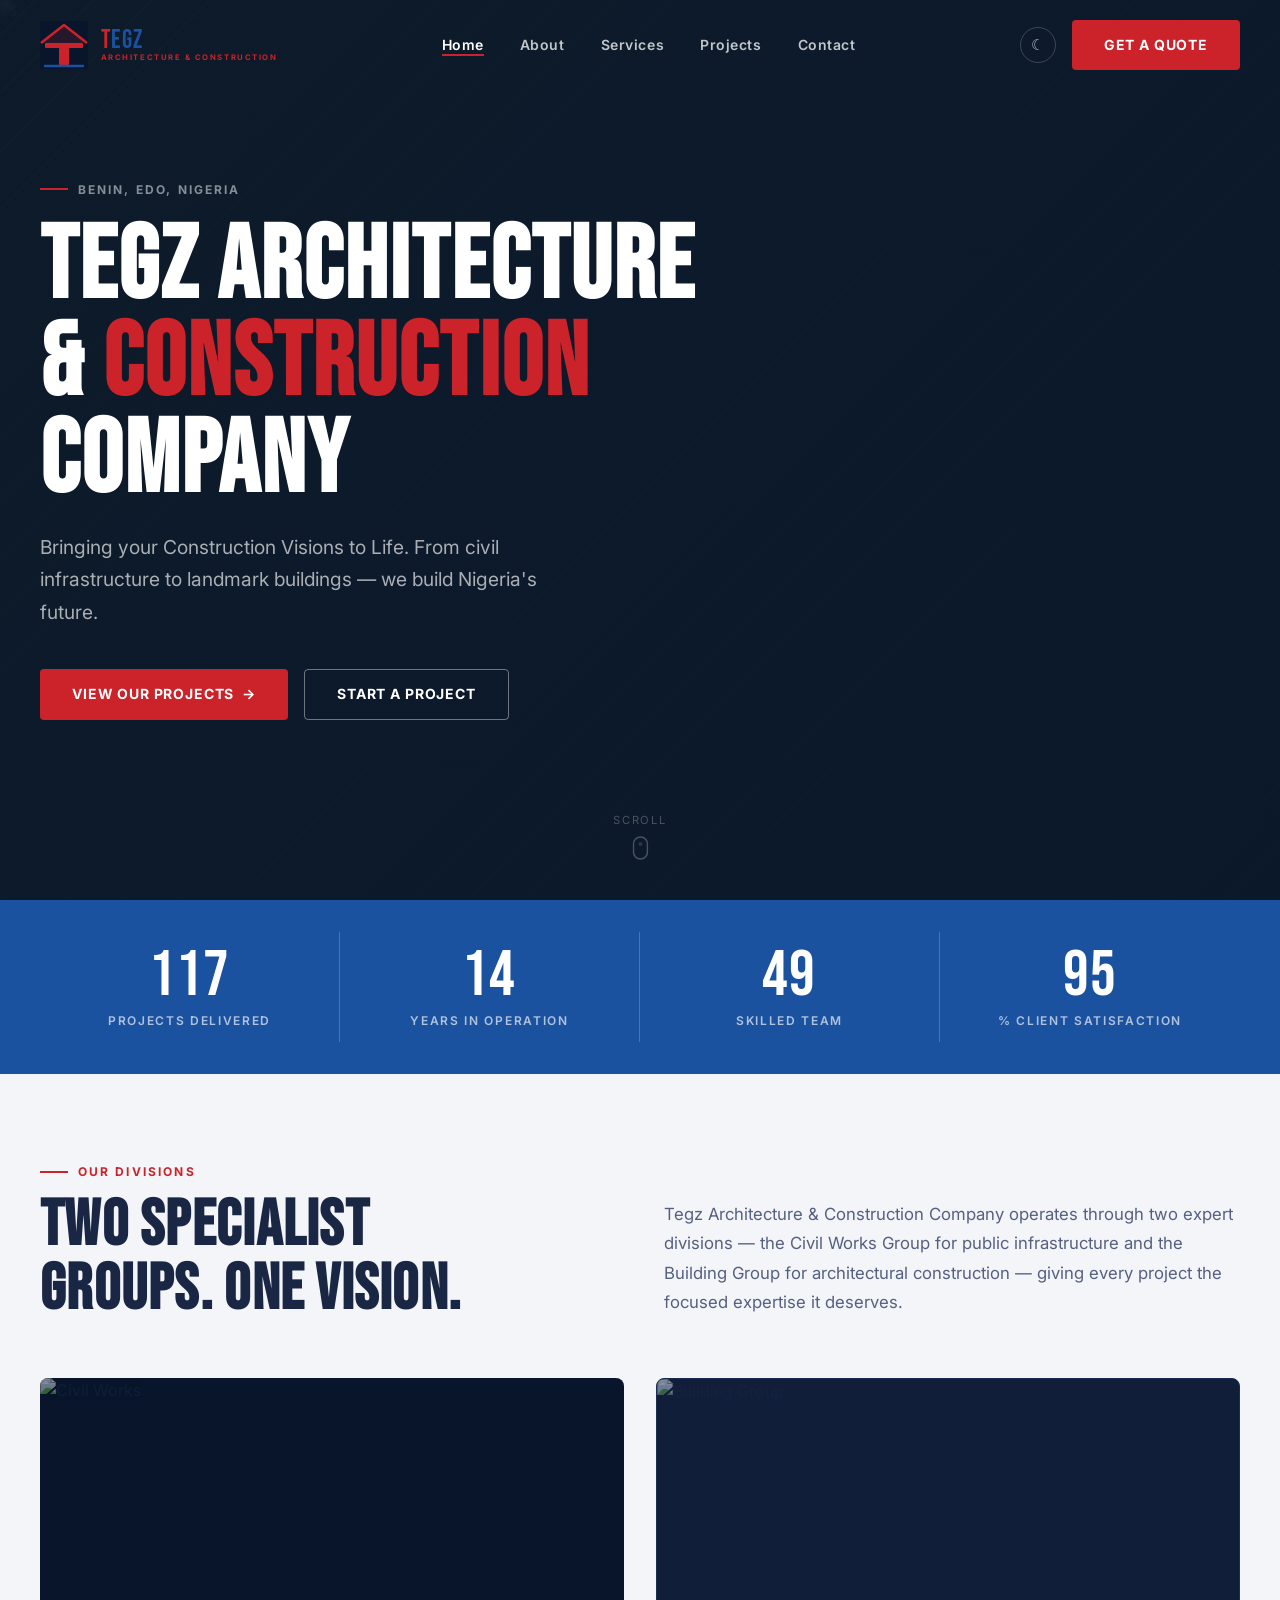
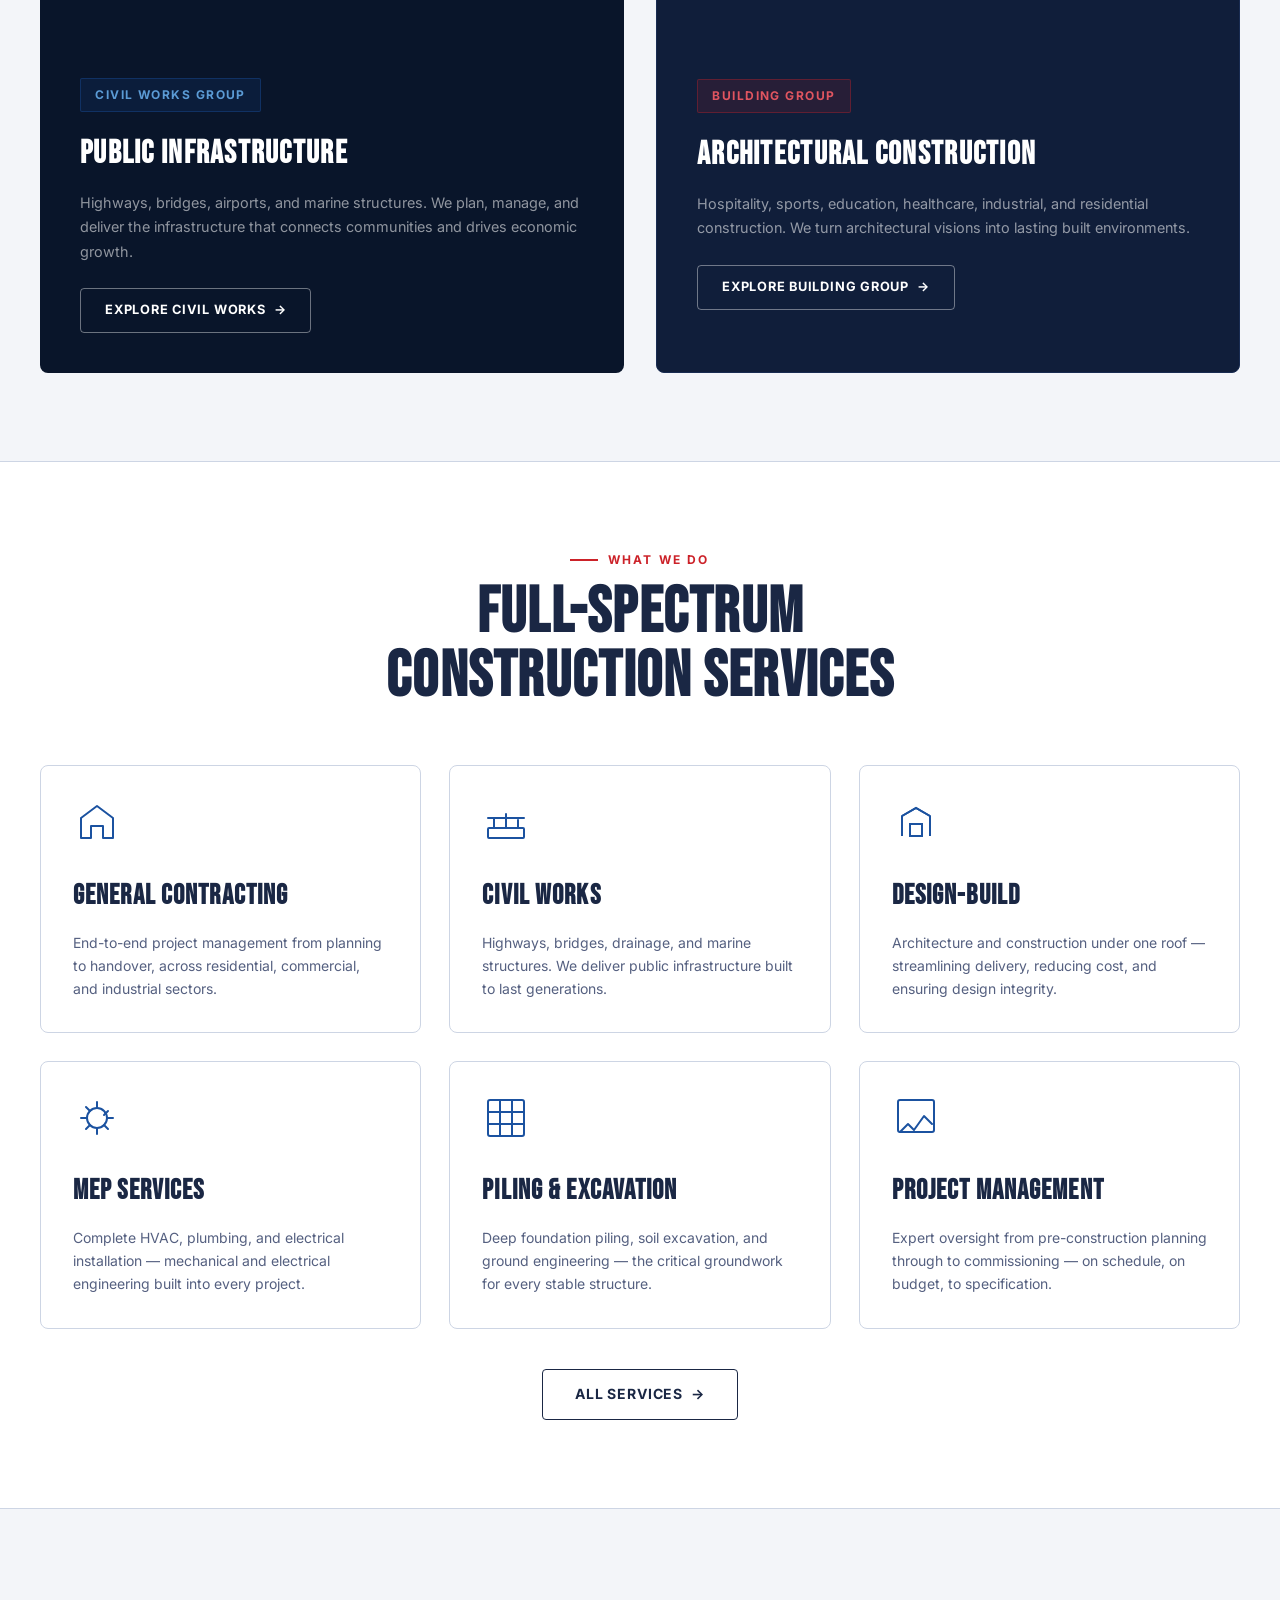
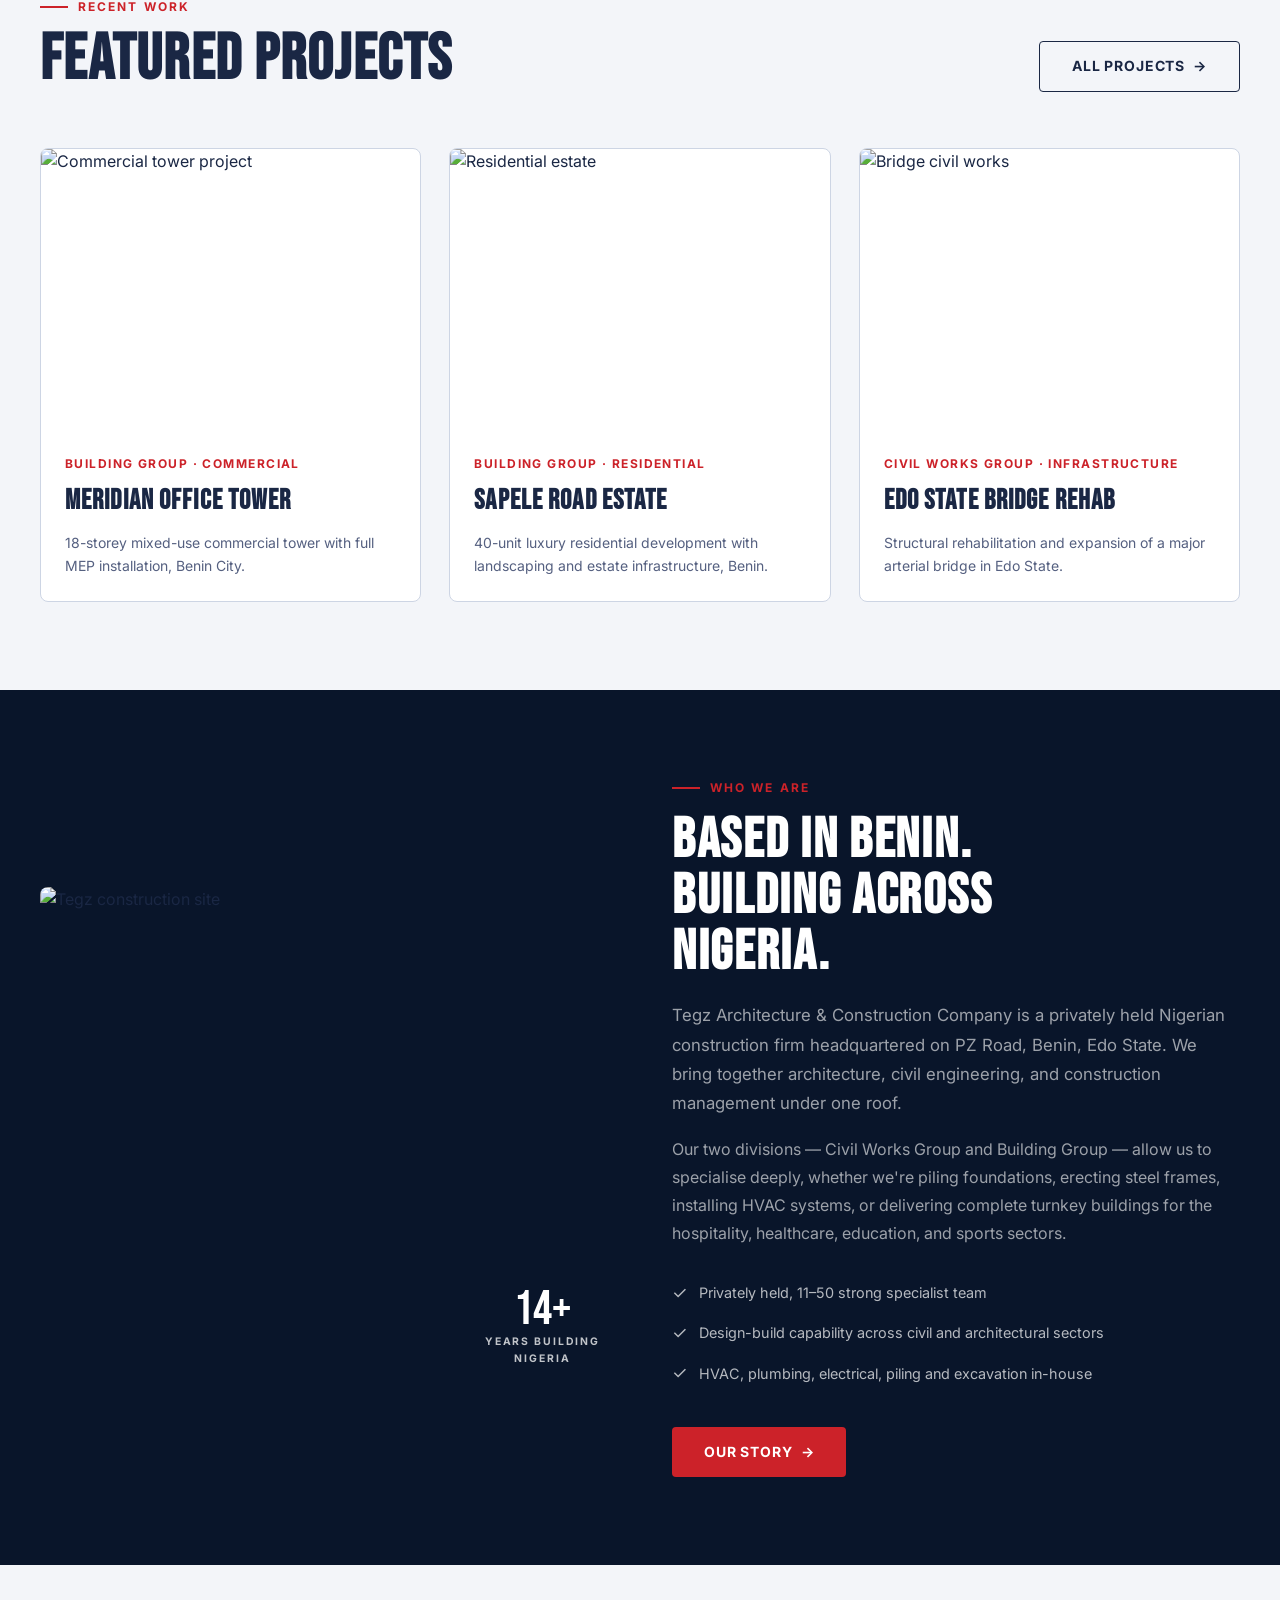
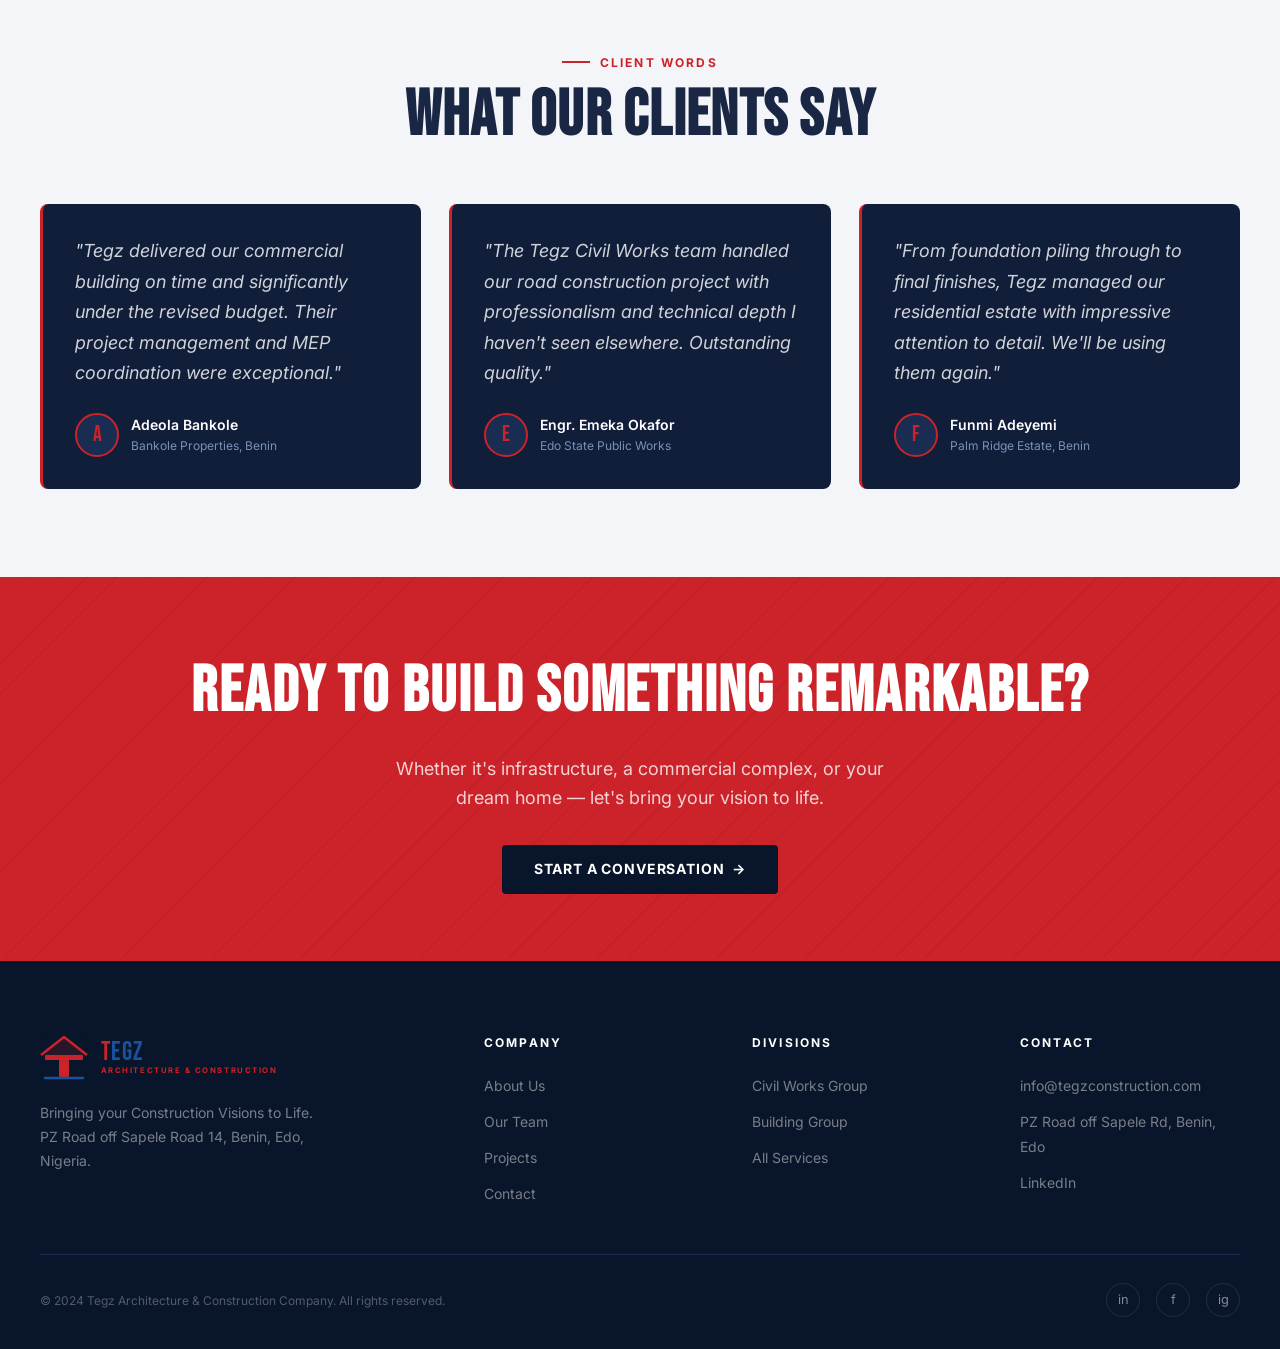
==== index.html @ cbee52a7 "new commit" ====
﻿<!DOCTYPE html>
<html lang="en">
<head>
  <meta charset="UTF-8">
  <meta name="viewport" content="width=device-width, initial-scale=1.0">
  <title>Tegz Architecture & Construction Company | Benin, Edo, Nigeria</title>
  <meta name="description" content="Tegz Architecture & Construction Company — Bringing your Construction Visions to Life. Expert civil works and building construction across Nigeria.">
  <link rel="stylesheet" href="css/styles.css?v=20260804141049">
</head>
<body>

<!-- NAVIGATION -->
<nav class="nav" id="mainNav">
  <div class="container">
    <div class="nav__inner">
      <a href="index.html" class="nav__logo">
        <svg class="nav__logo-mark" viewBox="0 0 48 48" fill="none" xmlns="http://www.w3.org/2000/svg"><rect width="48" height="48" fill="#09152A" rx="3"/><polygon points="24,4 47,22 1,22" fill="#CC2229" opacity="0.15"/><polyline points="1,22 24,4 47,22" stroke="#CC2229" stroke-width="2.5" stroke-linejoin="round"/><rect x="5" y="22" width="38" height="5" fill="#CC2229" rx="1"/><rect x="19" y="27" width="10" height="17" fill="#CC2229" rx="1"/><line x1="5" y1="45" x2="43" y2="45" stroke="#1B52A0" stroke-width="2.5" stroke-linecap="round"/></svg>
        <div class="nav__logo-text">
          <span class="name"><span style="color:#CC2229">T</span><span style="color:#1B52A0">EGZ</span></span>
          <span class="tagline">Architecture &amp; Construction</span>
        </div>
      </a>
      <ul class="nav__links">
        <li><a href="index.html" class="active">Home</a></li>
        <li><a href="about.html">About</a></li>
        <li><a href="services.html">Services</a></li>
        <li><a href="projects.html">Projects</a></li>
        <li><a href="contact.html">Contact</a></li>
      </ul>
      <div class="nav__cta">
        <button class="nav__theme-toggle" id="themeToggle" aria-label="Toggle theme">&#9728;</button>
        <a href="contact.html" class="btn btn--primary">Get a Quote</a>
      </div>
      <button class="nav__hamburger" id="hamburger" aria-label="Menu">
        <span></span><span></span><span></span>
      </button>
    </div>
    <div class="nav__mobile" id="mobileMenu">
      <a href="index.html">Home</a>
      <a href="about.html">About</a>
      <a href="services.html">Services</a>
      <a href="projects.html">Projects</a>
      <a href="contact.html">Contact</a>
      <a href="contact.html" class="btn btn--primary" style="width:fit-content;margin-top:0.5rem;">Get a Quote</a>
    </div>
  </div>
</nav>

<!-- HERO -->
<section class="hero" style="position:relative;height:100vh;min-height:600px;display:flex;align-items:center;background:#09152A;overflow:hidden;">
  <div style="position:absolute;inset:0;z-index:0;">
    <img src="https://images.unsplash.com/photo-1504307651254-35680f356dfd?auto=format&fit=crop&w=1400&q=80"
         alt="Tegz construction project"
         style="width:100%;height:100%;object-fit:cover;opacity:0.28;">
    <div style="position:absolute;inset:0;background:linear-gradient(135deg,rgba(13,27,42,0.92) 0%,rgba(13,27,42,0.6) 100%);"></div>
    <div style="position:absolute;inset:0;background:repeating-linear-gradient(-45deg,transparent,transparent 40px,rgba(255,255,255,0.012) 40px,rgba(255,255,255,0.012) 41px);"></div>
  </div>
  <div class="container" style="position:relative;z-index:1;">
    <div style="max-width:720px;">
      <div class="section-eyebrow fade-up fade-up--d1" style="color:rgba(255,255,255,0.5);margin-bottom:1.25rem;">
        Benin, Edo, Nigeria
      </div>
      <h1 class="fade-up fade-up--d2" style="font-family:'Bebas Neue',sans-serif;font-size:clamp(3.5rem,8vw,6.5rem);color:#fff;line-height:0.95;letter-spacing:0.02em;margin-bottom:1.25rem;">
        Tegz Architecture<br>&amp; <span style="color:#CC2229;">Construction</span><br>Company
      </h1>
      <p class="fade-up fade-up--d3" style="font-size:1.2rem;color:rgba(255,255,255,0.65);max-width:500px;line-height:1.7;margin-bottom:2.5rem;">
        Bringing your Construction Visions to Life. From civil infrastructure to landmark buildings — we build Nigeria's future.
      </p>
      <div class="fade-up fade-up--d4" style="display:flex;gap:1rem;flex-wrap:wrap;">
        <a href="projects.html" class="btn btn--primary">View Our Projects <span class="btn-arrow">&#8594;</span></a>
        <a href="contact.html" class="btn btn--outline">Start a Project</a>
      </div>
    </div>
  </div>
  <div style="position:absolute;bottom:2.5rem;left:50%;transform:translateX(-50%);z-index:1;display:flex;flex-direction:column;align-items:center;gap:0.4rem;color:rgba(255,255,255,0.25);font-size:0.7rem;letter-spacing:0.15em;text-transform:uppercase;">
    <span>Scroll</span>
    <svg width="16" height="24" viewBox="0 0 16 24" fill="none"><rect x="1" y="1" width="14" height="22" rx="7" stroke="currentColor" stroke-width="1.5"/><circle cx="8" cy="8" r="2" fill="currentColor" opacity="0.5"/></svg>
  </div>
</section>

<!-- STATS BAR -->
<div class="stats-bar">
  <div class="container">
    <div class="stats-bar__grid">
      <div class="stats-bar__item"><div class="stats-bar__number" data-count="120">0</div><div class="stats-bar__label">Projects Delivered</div></div>
      <div class="stats-bar__item"><div class="stats-bar__number" data-count="14">0</div><div class="stats-bar__label">Years in Operation</div></div>
      <div class="stats-bar__item"><div class="stats-bar__number" data-count="50">0</div><div class="stats-bar__label">Skilled Team</div></div>
      <div class="stats-bar__item"><div class="stats-bar__number" data-count="98">0</div><div class="stats-bar__label">% Client Satisfaction</div></div>
    </div>
  </div>
</div>

<!-- DIVISIONS INTRO -->
<section class="section">
  <div class="container">
    <div class="section__header" style="display:grid;grid-template-columns:1fr 1fr;gap:3rem;align-items:end;">
      <div>
        <div class="section-eyebrow">Our Divisions</div>
        <h2 class="section-title">Two Specialist<br>Groups. One Vision.</h2>
      </div>
      <p style="color:var(--text-secondary);font-size:1.05rem;line-height:1.75;align-self:end;padding-bottom:0.25rem;">
        Tegz Architecture &amp; Construction Company operates through two expert divisions — the Civil Works Group for public infrastructure and the Building Group for architectural construction — giving every project the focused expertise it deserves.
      </p>
    </div>
    <div class="grid-2">
      <div class="reveal" style="background:var(--clr-dark);border-radius:8px;overflow:hidden;position:relative;">
        <img src="https://images.unsplash.com/photo-1685266326187-74cdcd9241fc?w=600&auto=format&fit=crop&q=60&ixlib=rb-4.1.0&ixid=M3wxMjA3fDB8MHxzZWFyY2h8NDZ8fFB1YmxpYyUyMEluZnJhc3RydWN0dXJlJTIwaW4lMjBuaWdlcmlhfGVufDB8fDB8fHww"
             alt="Civil Works" style="width:100%;height:260px;object-fit:cover;opacity:0.5;">
        <div style="padding:2.5rem;">
          <div class="division-badge division-badge--civil" style="margin-bottom:1rem;">Civil Works Group</div>
          <h3 style="font-family:'Bebas Neue',sans-serif;font-size:2rem;letter-spacing:0.04em;color:#fff;margin-bottom:0.75rem;">Public Infrastructure</h3>
          <p style="color:rgba(255,255,255,0.55);font-size:0.9rem;line-height:1.7;margin-bottom:1.5rem;">
            Highways, bridges, airports, and marine structures. We plan, manage, and deliver the infrastructure that connects communities and drives economic growth.
          </p>
          <a href="services.html#civil" class="btn btn--outline" style="font-size:0.8rem;padding:0.7rem 1.5rem;">Explore Civil Works <span class="btn-arrow">&#8594;</span></a>
        </div>
      </div>
      <div class="reveal" style="background:var(--clr-dark-2);border-radius:8px;overflow:hidden;position:relative;border:1px solid var(--clr-dark-3);">
        <img src="https://images.unsplash.com/photo-1486325212027-8081e485255e?auto=format&fit=crop&w=800&q=80"
             alt="Building Group" style="width:100%;height:260px;object-fit:cover;opacity:0.5;">
        <div style="padding:2.5rem;">
          <div class="division-badge division-badge--building" style="margin-bottom:1rem;">Building Group</div>
          <h3 style="font-family:'Bebas Neue',sans-serif;font-size:2rem;letter-spacing:0.04em;color:#fff;margin-bottom:0.75rem;">Architectural Construction</h3>
          <p style="color:rgba(255,255,255,0.55);font-size:0.9rem;line-height:1.7;margin-bottom:1.5rem;">
            Hospitality, sports, education, healthcare, industrial, and residential construction. We turn architectural visions into lasting built environments.
          </p>
          <a href="services.html#building" class="btn btn--outline" style="font-size:0.8rem;padding:0.7rem 1.5rem;">Explore Building Group <span class="btn-arrow">&#8594;</span></a>
        </div>
      </div>
    </div>
  </div>
</section>

<!-- SERVICES OVERVIEW -->
<section class="section" style="background:var(--surface-card);border-top:1px solid var(--border-clr);border-bottom:1px solid var(--border-clr);">
  <div class="container">
    <div class="section__header" style="text-align:center;max-width:600px;margin-inline:auto;">
      <div class="section-eyebrow" style="justify-content:center;">What We Do</div>
      <h2 class="section-title">Full-Spectrum Construction Services</h2>
    </div>
    <div class="grid-3">
      <div class="service-card reveal">
        <svg class="service-card__icon" viewBox="0 0 48 48" fill="none"><path d="M8 40V20L24 8l16 12v20H30V28h-12v12H8z" stroke="currentColor" stroke-width="2" stroke-linejoin="round"/></svg>
        <h3>General Contracting</h3>
        <p>End-to-end project management from planning to handover, across residential, commercial, and industrial sectors.</p>
      </div>
      <div class="service-card reveal">
        <svg class="service-card__icon" viewBox="0 0 48 48" fill="none"><rect x="6" y="30" width="36" height="10" rx="1" stroke="currentColor" stroke-width="2"/><path d="M12 30V20M24 30V16M36 30V22" stroke="currentColor" stroke-width="2" stroke-linecap="round"/><path d="M6 20h36" stroke="currentColor" stroke-width="2" stroke-linecap="round"/></svg>
        <h3>Civil Works</h3>
        <p>Highways, bridges, drainage, and marine structures. We deliver public infrastructure built to last generations.</p>
      </div>
      <div class="service-card reveal">
        <svg class="service-card__icon" viewBox="0 0 48 48" fill="none"><path d="M10 38V18l14-8 14 8v20" stroke="currentColor" stroke-width="2" stroke-linejoin="round"/><rect x="18" y="26" width="12" height="12" stroke="currentColor" stroke-width="2"/><path d="M10 18l14-8 14 8" stroke="currentColor" stroke-width="2"/></svg>
        <h3>Design-Build</h3>
        <p>Architecture and construction under one roof — streamlining delivery, reducing cost, and ensuring design integrity.</p>
      </div>
      <div class="service-card reveal">
        <svg class="service-card__icon" viewBox="0 0 48 48" fill="none"><circle cx="24" cy="24" r="10" stroke="currentColor" stroke-width="2"/><path d="M24 14V8M24 40v-6M14 24H8M40 24h-6M17 17l-4-4M35 35l-4-4M35 17l-4 4M17 31l-4 4" stroke="currentColor" stroke-width="2" stroke-linecap="round"/></svg>
        <h3>MEP Services</h3>
        <p>Complete HVAC, plumbing, and electrical installation — mechanical and electrical engineering built into every project.</p>
      </div>
      <div class="service-card reveal">
        <svg class="service-card__icon" viewBox="0 0 48 48" fill="none"><rect x="6" y="6" width="36" height="36" rx="2" stroke="currentColor" stroke-width="2"/><path d="M6 18h36M6 30h36M18 6v36M30 6v36" stroke="currentColor" stroke-width="2"/></svg>
        <h3>Piling &amp; Excavation</h3>
        <p>Deep foundation piling, soil excavation, and ground engineering — the critical groundwork for every stable structure.</p>
      </div>
      <div class="service-card reveal">
        <svg class="service-card__icon" viewBox="0 0 48 48" fill="none"><path d="M8 38l8-8 6 6 10-14 8 8" stroke="currentColor" stroke-width="2" stroke-linecap="round" stroke-linejoin="round"/><rect x="6" y="6" width="36" height="32" rx="2" stroke="currentColor" stroke-width="2"/></svg>
        <h3>Project Management</h3>
        <p>Expert oversight from pre-construction planning through to commissioning — on schedule, on budget, to specification.</p>
      </div>
    </div>
    <div style="text-align:center;margin-top:2.5rem;">
      <a href="services.html" class="btn btn--outline-dark">All Services <span class="btn-arrow">&#8594;</span></a>
    </div>
  </div>
</section>

<!-- FEATURED PROJECTS -->
<section class="section">
  <div class="container">
    <div class="section__header" style="display:flex;align-items:flex-end;justify-content:space-between;flex-wrap:wrap;gap:1.5rem;">
      <div>
        <div class="section-eyebrow">Recent Work</div>
        <h2 class="section-title">Featured Projects</h2>
      </div>
      <a href="projects.html" class="btn btn--outline-dark">All Projects <span class="btn-arrow">&#8594;</span></a>
    </div>
    <div class="grid-3">
      <div class="card reveal">
        <div class="project-thumb">
          <img class="project-thumb__img" src="https://images.unsplash.com/photo-1779215528561-36d80bb046bf?w=600&auto=format&fit=crop&q=60&ixlib=rb-4.1.0&ixid=M3wxMjA3fDB8MHxzZWFyY2h8MjZ8fE1lcmlkaWFuJTIwT2ZmaWNlJTIwVG93ZXJ8ZW58MHx8MHx8fDA%3D" alt="Commercial tower project">
          <div class="project-thumb__overlay"><a href="projects.html">View Project &#8594;</a></div>
        </div>
        <div class="project-body">
          <div class="project-body__tag">Building Group &middot; Commercial</div>
          <h3>Meridian Office Tower</h3>
          <p>18-storey mixed-use commercial tower with full MEP installation, Benin City.</p>
        </div>
      </div>
      <div class="card reveal">
        <div class="project-thumb">
          <img class="project-thumb__img" src="https://images.unsplash.com/photo-1752622176337-5d9315e2df6e?w=600&auto=format&fit=crop&q=60&ixlib=rb-4.1.0&ixid=M3wxMjA3fDB8MHxzZWFyY2h8N3x8RXN0YXRlJTIwUm9hZCUyMGluJTIwbGFnb3N8ZW58MHx8MHx8fDA%3D" alt="Residential estate">
          <div class="project-thumb__overlay"><a href="projects.html">View Project &#8594;</a></div>
        </div>
        <div class="project-body">
          <div class="project-body__tag">Building Group &middot; Residential</div>
          <h3>Sapele Road Estate</h3>
          <p>40-unit luxury residential development with landscaping and estate infrastructure, Benin.</p>
        </div>
      </div>
      <div class="card reveal">
        <div class="project-thumb">
          <img class="project-thumb__img" src="https://images.unsplash.com/photo-1719314073622-9399d167725b?w=600&auto=format&fit=crop&q=60&ixlib=rb-4.1.0&ixid=M3wxMjA3fDB8MHxzZWFyY2h8MjJ8fEJyaWRnZSUyMFJlaGFiJTIwaW4lMjBsYWdvc3xlbnwwfHwwfHx8MA%3D%3D" alt="Bridge civil works">
          <div class="project-thumb__overlay"><a href="projects.html">View Project &#8594;</a></div>
        </div>
        <div class="project-body">
          <div class="project-body__tag">Civil Works Group &middot; Infrastructure</div>
          <h3>Edo State Bridge Rehab</h3>
          <p>Structural rehabilitation and expansion of a major arterial bridge in Edo State.</p>
        </div>
      </div>
    </div>
  </div>
</section>

<!-- ABOUT SPLIT -->
<section class="section section--dark">
  <div class="container">
    <div class="grid-2" style="align-items:center;gap:4rem;">
      <div style="position:relative;">
        <img src="https://images.unsplash.com/photo-1541888946425-d81bb19240f5?auto=format&fit=crop&w=800&q=80"
             alt="Tegz construction site" style="width:100%;border-radius:8px;object-fit:cover;height:480px;">
        <div style="position:absolute;bottom:-1.5rem;right:-1.5rem;background:var(--clr-amber);padding:1.5rem 2rem;border-radius:4px;text-align:center;">
          <div style="font-family:'Bebas Neue',sans-serif;font-size:3rem;color:#fff;line-height:1;">14+</div>
          <div style="font-size:0.65rem;font-weight:700;letter-spacing:0.18em;text-transform:uppercase;color:rgba(255,255,255,0.75);">Years Building<br>Nigeria</div>
        </div>
      </div>
      <div>
        <div class="section-eyebrow" style="margin-bottom:1rem;">Who We Are</div>
        <h2 style="font-family:'Bebas Neue',sans-serif;font-size:clamp(2.5rem,5vw,3.5rem);color:#fff;line-height:1;letter-spacing:0.03em;margin-bottom:1.25rem;">
          Based in Benin.<br>Building Across<br>Nigeria.
        </h2>
        <p style="color:rgba(255,255,255,0.6);font-size:1.05rem;line-height:1.75;margin-bottom:1rem;">
          Tegz Architecture &amp; Construction Company is a privately held Nigerian construction firm headquartered on PZ Road, Benin, Edo State. We bring together architecture, civil engineering, and construction management under one roof.
        </p>
        <p style="color:rgba(255,255,255,0.6);font-size:1rem;line-height:1.75;margin-bottom:2rem;">
          Our two divisions — Civil Works Group and Building Group — allow us to specialise deeply, whether we're piling foundations, erecting steel frames, installing HVAC systems, or delivering complete turnkey buildings for the hospitality, healthcare, education, and sports sectors.
        </p>
        <div style="display:flex;flex-direction:column;gap:0.75rem;margin-bottom:2.5rem;">
          <div style="display:flex;align-items:center;gap:0.75rem;color:rgba(255,255,255,0.7);font-size:0.9rem;">
            <span style="color:var(--clr-amber);font-size:1.1rem;">&#10003;</span> Privately held, 11&#8211;50 strong specialist team
          </div>
          <div style="display:flex;align-items:center;gap:0.75rem;color:rgba(255,255,255,0.7);font-size:0.9rem;">
            <span style="color:var(--clr-amber);font-size:1.1rem;">&#10003;</span> Design-build capability across civil and architectural sectors
          </div>
          <div style="display:flex;align-items:center;gap:0.75rem;color:rgba(255,255,255,0.7);font-size:0.9rem;">
            <span style="color:var(--clr-amber);font-size:1.1rem;">&#10003;</span> HVAC, plumbing, electrical, piling and excavation in-house
          </div>
        </div>
        <a href="about.html" class="btn btn--primary">Our Story <span class="btn-arrow">&#8594;</span></a>
      </div>
    </div>
  </div>
</section>

<!-- TESTIMONIALS -->
<section class="section">
  <div class="container">
    <div class="section__header" style="text-align:center;max-width:540px;margin-inline:auto;">
      <div class="section-eyebrow" style="justify-content:center;">Client Words</div>
      <h2 class="section-title">What Our Clients Say</h2>
    </div>
    <div class="grid-3">
      <div class="testimonial reveal">
        <p class="testimonial__text">"Tegz delivered our commercial building on time and significantly under the revised budget. Their project management and MEP coordination were exceptional."</p>
        <div class="testimonial__author">
          <div class="testimonial__avatar">A</div>
          <div><div class="testimonial__name">Adeola Bankole</div><div class="testimonial__company">Bankole Properties, Benin</div></div>
        </div>
      </div>
      <div class="testimonial reveal">
        <p class="testimonial__text">"The Tegz Civil Works team handled our road construction project with professionalism and technical depth I haven't seen elsewhere. Outstanding quality."</p>
        <div class="testimonial__author">
          <div class="testimonial__avatar">E</div>
          <div><div class="testimonial__name">Engr. Emeka Okafor</div><div class="testimonial__company">Edo State Public Works</div></div>
        </div>
      </div>
      <div class="testimonial reveal">
        <p class="testimonial__text">"From foundation piling through to final finishes, Tegz managed our residential estate with impressive attention to detail. We'll be using them again."</p>
        <div class="testimonial__author">
          <div class="testimonial__avatar">F</div>
          <div><div class="testimonial__name">Funmi Adeyemi</div><div class="testimonial__company">Palm Ridge Estate, Benin</div></div>
        </div>
      </div>
    </div>
  </div>
</section>

<!-- CTA BANNER -->
<div class="cta-banner">
  <div class="container">
    <div class="cta-banner__content">
      <h2>Ready to Build Something Remarkable?</h2>
      <p>Whether it's infrastructure, a commercial complex, or your dream home — let's bring your vision to life.</p>
      <a href="contact.html" class="btn btn--primary">Start a Conversation <span class="btn-arrow">&#8594;</span></a>
    </div>
  </div>
</div>

<!-- FOOTER -->
<footer class="footer">
  <div class="container">
    <div class="footer__grid">
      <div class="footer__brand">
        <div class="nav__logo" style="margin-bottom:1.25rem;">
          <svg class="nav__logo-mark" viewBox="0 0 48 48" fill="none" xmlns="http://www.w3.org/2000/svg"><rect width="48" height="48" fill="#09152A" rx="3"/><polygon points="24,4 47,22 1,22" fill="#CC2229" opacity="0.15"/><polyline points="1,22 24,4 47,22" stroke="#CC2229" stroke-width="2.5" stroke-linejoin="round"/><rect x="5" y="22" width="38" height="5" fill="#CC2229" rx="1"/><rect x="19" y="27" width="10" height="17" fill="#CC2229" rx="1"/><line x1="5" y1="45" x2="43" y2="45" stroke="#1B52A0" stroke-width="2.5" stroke-linecap="round"/></svg>
          <div class="nav__logo-text"><span class="name"><span style="color:#CC2229">T</span><span style="color:#1B52A0">EGZ</span></span><span class="tagline">Architecture &amp; Construction</span></div>
        </div>
        <p>Bringing your Construction Visions to Life.<br>PZ Road off Sapele Road 14, Benin, Edo, Nigeria.</p>
      </div>
      <div class="footer__col">
        <h4>Company</h4>
        <ul>
          <li><a href="about.html">About Us</a></li>
          <li><a href="about.html#team">Our Team</a></li>
          <li><a href="projects.html">Projects</a></li>
          <li><a href="contact.html">Contact</a></li>
        </ul>
      </div>
      <div class="footer__col">
        <h4>Divisions</h4>
        <ul>
          <li><a href="services.html#civil">Civil Works Group</a></li>
          <li><a href="services.html#building">Building Group</a></li>
          <li><a href="services.html">All Services</a></li>
        </ul>
      </div>
      <div class="footer__col">
        <h4>Contact</h4>
        <ul>
          <li><a href="mailto:info@tegzconstruction.com">info@tegzconstruction.com</a></li>
          <li><a href="#">PZ Road off Sapele Rd, Benin, Edo</a></li>
          <li><a href="https://ng.linkedin.com/company/tegz-architecture-construction-company" target="_blank" rel="noopener">LinkedIn</a></li>
        </ul>
      </div>
    </div>
    <div class="footer__bottom">
      <p>&#169; 2024 Tegz Architecture &amp; Construction Company. All rights reserved.</p>
      <div class="footer__socials">
        <a href="https://ng.linkedin.com/company/tegz-architecture-construction-company" target="_blank" rel="noopener" aria-label="LinkedIn">in</a>
        <a href="#" aria-label="Facebook">f</a>
        <a href="#" aria-label="Instagram">ig</a>
      </div>
    </div>
  </div>
</footer>

<script src="js/main.js"></script>
</body>
</html>
---- css/styles.css ----
/* =========================================================
   TEGZ ARCHITECTURE & CONSTRUCTION — Shared Stylesheet
   Brand: Red #CC2229 · Blue #1B52A0 · White #FFFFFF
   ========================================================= */

@import url('https://fonts.googleapis.com/css2?family=Bebas+Neue&family=Inter:wght@300;400;500;600;700&display=swap');

/* --- Brand Tokens -------------------------------------- */
:root {
  --clr-red:       #CC2229;
  --clr-red-lt:    #E0333B;
  --clr-blue:      #1B52A0;
  --clr-blue-dk:   #143D7A;
  --clr-blue-xdk:  #0D2650;
  --clr-dark:      #09152A;
  --clr-dark-2:    #101E3A;
  --clr-dark-3:    #192C52;
  --clr-smoke:     #7A90B8;
  --clr-parchment: #F3F5F9;
  --clr-white:     #FFFFFF;
  --clr-body-text: #1A2744;
  --clr-muted:     #556080;

  --ff-display: 'Bebas Neue', 'Impact', 'Arial Narrow', sans-serif;
  --ff-body:    'Inter', system-ui, -apple-system, sans-serif;

  --fs-xs:   0.75rem;
  --fs-sm:   0.875rem;
  --fs-base: 1rem;
  --fs-md:   1.125rem;
  --fs-lg:   1.375rem;
  --fs-xl:   1.75rem;
  --fs-2xl:  2.25rem;
  --fs-3xl:  3rem;
  --fs-4xl:  4rem;
  --fs-5xl:  5.5rem;

  --radius:    4px;
  --radius-lg: 8px;
  --transition: 0.25s ease;

  --surface-bg:     var(--clr-parchment);
  --surface-card:   var(--clr-white);
  --text-primary:   var(--clr-body-text);
  --text-secondary: var(--clr-muted);
  --border-clr:     #CDD5E4;
}

@media (prefers-color-scheme: dark) {
  :root {
    --surface-bg:     var(--clr-dark);
    --surface-card:   var(--clr-dark-2);
    --text-primary:   #D0DAEA;
    --text-secondary: var(--clr-smoke);
    --border-clr:     #192C52;
  }
}
:root[data-theme="dark"] {
  --surface-bg:     var(--clr-dark);
  --surface-card:   var(--clr-dark-2);
  --text-primary:   #D0DAEA;
  --text-secondary: var(--clr-smoke);
  --border-clr:     #192C52;
}
:root[data-theme="light"] {
  --surface-bg:     var(--clr-parchment);
  --surface-card:   var(--clr-white);
  --text-primary:   var(--clr-body-text);
  --text-secondary: var(--clr-muted);
  --border-clr:     #CDD5E4;
}

/* --- Reset & Base -------------------------------------- */
*, *::before, *::after { box-sizing: border-box; margin: 0; padding: 0; }
html { scroll-behavior: smooth; font-size: 16px; }
body {
  font-family: var(--ff-body);
  font-size: var(--fs-base);
  color: var(--text-primary);
  background: var(--surface-bg);
  line-height: 1.6;
  transition: background var(--transition), color var(--transition);
  overflow-x: hidden;
}
img { max-width: 100%; display: block; }
a { color: inherit; text-decoration: none; }
ul, ol { list-style: none; }

/* --- Utility ------------------------------------------- */
.container {
  width: min(1200px, 100% - 3rem);
  margin-inline: auto;
}
.container--wide {
  width: min(1400px, 100% - 3rem);
  margin-inline: auto;
}

.section-eyebrow {
  font-family: var(--ff-body);
  font-size: var(--fs-xs);
  font-weight: 700;
  letter-spacing: 0.18em;
  text-transform: uppercase;
  color: var(--clr-red);
  display: flex;
  align-items: center;
  gap: 0.6rem;
}
.section-eyebrow::before {
  content: '';
  display: block;
  width: 28px;
  height: 2px;
  background: var(--clr-red);
  flex-shrink: 0;
}

.section-title {
  font-family: var(--ff-display);
  font-size: clamp(var(--fs-3xl), 5vw, var(--fs-4xl));
  line-height: 1;
  letter-spacing: 0.02em;
  text-wrap: balance;
  color: var(--text-primary);
}
.section-title--light { color: var(--clr-white); }

/* Buttons */
.btn {
  display: inline-flex;
  align-items: center;
  gap: 0.5rem;
  font-family: var(--ff-body);
  font-size: var(--fs-sm);
  font-weight: 700;
  letter-spacing: 0.06em;
  text-transform: uppercase;
  padding: 0.85rem 2rem;
  border: none;
  cursor: pointer;
  transition: all var(--transition);
  border-radius: var(--radius);
  text-decoration: none;
}
.btn--primary { background: var(--clr-red); color: var(--clr-white); }
.btn--primary:hover { background: var(--clr-red-lt); transform: translateY(-1px); box-shadow: 0 4px 20px rgba(204,34,41,0.35); }
.btn--blue { background: var(--clr-blue); color: var(--clr-white); }
.btn--blue:hover { background: var(--clr-blue-dk); transform: translateY(-1px); }
.btn--outline { background: transparent; color: var(--clr-white); border: 1.5px solid rgba(255,255,255,0.4); }
.btn--outline:hover { border-color: var(--clr-red); color: var(--clr-red); }
.btn--outline-dark { background: transparent; color: var(--clr-body-text); border: 1.5px solid var(--clr-body-text); }
.btn--outline-dark:hover { background: var(--clr-blue); border-color: var(--clr-blue); color: var(--clr-white); }
:root[data-theme="dark"] .btn--outline-dark { color: var(--clr-white); border-color: rgba(255,255,255,0.3); }
:root[data-theme="dark"] .btn--outline-dark:hover { background: var(--clr-blue); border-color: var(--clr-blue); color: var(--clr-white); }

.btn-arrow { display: inline-block; transition: transform var(--transition); }
.btn:hover .btn-arrow { transform: translateX(4px); }

/* --- Navigation ---------------------------------------- */
.nav {
  position: fixed;
  top: 0; left: 0; right: 0;
  z-index: 1000;
  padding: 1.25rem 0;
  transition: background 0.3s, padding 0.3s, box-shadow 0.3s;
}
.nav.scrolled {
  background: var(--clr-dark);
  padding: 0.75rem 0;
  box-shadow: 0 2px 30px rgba(0,0,0,0.4);
}
.nav__inner {
  display: flex;
  align-items: center;
  justify-content: space-between;
  gap: 2rem;
}
.nav__logo {
  display: flex;
  align-items: center;
  gap: 0.8rem;
  flex-shrink: 0;
}
.nav__logo-mark { width: 48px; height: 48px; flex-shrink: 0; }
.nav__logo-text { display: flex; flex-direction: column; line-height: 1; }
.nav__logo-text .name {
  font-family: var(--ff-display);
  font-size: 1.6rem;
  letter-spacing: 0.06em;
  line-height: 1;
}
.nav__logo-text .tagline {
  font-size: 0.48rem;
  letter-spacing: 0.2em;
  text-transform: uppercase;
  color: var(--clr-red);
  font-weight: 700;
  margin-top: 1px;
}
.nav__links { display: flex; align-items: center; gap: 2.25rem; }
.nav__links a {
  font-size: var(--fs-sm);
  font-weight: 600;
  letter-spacing: 0.04em;
  color: rgba(255,255,255,0.75);
  transition: color var(--transition);
  position: relative;
}
.nav__links a::after {
  content: '';
  position: absolute;
  bottom: -3px; left: 0; right: 0;
  height: 2px;
  background: var(--clr-red);
  transform: scaleX(0);
  transform-origin: left;
  transition: transform var(--transition);
}
.nav__links a:hover, .nav__links a.active { color: var(--clr-white); }
.nav__links a:hover::after, .nav__links a.active::after { transform: scaleX(1); }
.nav__cta { display: flex; align-items: center; gap: 1rem; }
.nav__theme-toggle {
  background: none;
  border: 1.5px solid rgba(255,255,255,0.2);
  color: rgba(255,255,255,0.7);
  width: 36px; height: 36px;
  border-radius: 50%;
  cursor: pointer;
  display: flex; align-items: center; justify-content: center;
  transition: all var(--transition);
  font-size: 0.95rem;
}
.nav__theme-toggle:hover { border-color: var(--clr-red); color: var(--clr-red); }
.nav__hamburger { display: none; flex-direction: column; gap: 5px; cursor: pointer; background: none; border: none; padding: 4px; }
.nav__hamburger span { display: block; width: 24px; height: 2px; background: var(--clr-white); transition: all var(--transition); }
.nav__mobile {
  display: none;
  position: absolute; top: 100%; left: 0; right: 0;
  background: var(--clr-dark-2);
  border-top: 2px solid var(--clr-red);
  padding: 1.5rem;
  flex-direction: column;
  gap: 1rem;
}
.nav__mobile.open { display: flex; }
.nav__mobile a { font-size: var(--fs-md); font-weight: 600; color: rgba(255,255,255,0.8); padding: 0.5rem 0; border-bottom: 1px solid var(--clr-dark-3); transition: color var(--transition); }
.nav__mobile a:hover { color: var(--clr-red); }
@media (max-width: 900px) {
  .nav__links, .nav__cta .btn { display: none; }
  .nav__hamburger { display: flex; }
}

/* --- Page Hero ----------------------------------------- */
.page-hero {
  padding: 9rem 0 5rem;
  background: var(--clr-dark);
  position: relative;
  overflow: hidden;
}
.page-hero::before {
  content: '';
  position: absolute; inset: 0;
  background:
    linear-gradient(135deg, rgba(27,82,160,0.12) 0%, transparent 60%),
    repeating-linear-gradient(-45deg, transparent, transparent 40px, rgba(255,255,255,0.01) 40px, rgba(255,255,255,0.01) 41px);
  pointer-events: none;
}
/* Blue left-border accent on page hero */
.page-hero::after {
  content: '';
  position: absolute; left: 0; top: 0; bottom: 0;
  width: 4px;
  background: linear-gradient(to bottom, var(--clr-red) 0%, var(--clr-blue) 100%);
}
.page-hero__content { position: relative; z-index: 1; }
.page-hero .section-eyebrow { margin-bottom: 1rem; }
.page-hero h1 {
  font-family: var(--ff-display);
  font-size: clamp(3rem, 7vw, 5rem);
  color: var(--clr-white);
  line-height: 1;
  letter-spacing: 0.03em;
  margin-bottom: 1.25rem;
}
.page-hero p { color: rgba(255,255,255,0.55); font-size: var(--fs-md); max-width: 540px; line-height: 1.7; }
.page-hero__accent {
  position: absolute; right: -60px; bottom: -40px;
  width: 500px; height: 300px;
  background: linear-gradient(135deg, rgba(27,82,160,0.12) 0%, transparent 70%);
  transform: skewX(-12deg);
  pointer-events: none;
}

/* --- Stats Bar ----------------------------------------- */
.stats-bar { background: var(--clr-blue); padding: 2rem 0; }
.stats-bar__grid { display: grid; grid-template-columns: repeat(4, 1fr); gap: 0; }
.stats-bar__item { text-align: center; padding: 0.75rem 1rem; border-right: 1px solid rgba(255,255,255,0.2); }
.stats-bar__item:last-child { border-right: none; }
.stats-bar__number { font-family: var(--ff-display); font-size: var(--fs-4xl); color: var(--clr-white); line-height: 1; letter-spacing: 0.02em; }
.stats-bar__label { font-size: var(--fs-xs); font-weight: 600; letter-spacing: 0.14em; text-transform: uppercase; color: rgba(255,255,255,0.65); margin-top: 0.2rem; }
@media (max-width: 640px) {
  .stats-bar__grid { grid-template-columns: repeat(2, 1fr); }
  .stats-bar__item:nth-child(2) { border-right: none; }
}

/* --- Cards --------------------------------------------- */
.card {
  background: var(--surface-card);
  border-radius: var(--radius-lg);
  overflow: hidden;
  border: 1px solid var(--border-clr);
  transition: transform var(--transition), box-shadow var(--transition);
}
.card:hover { transform: translateY(-4px); box-shadow: 0 12px 40px rgba(0,0,0,0.1); }
:root[data-theme="dark"] .card:hover { box-shadow: 0 12px 40px rgba(0,0,0,0.4); }

/* --- Project Thumb ------------------------------------- */
.project-thumb { position: relative; aspect-ratio: 4/3; overflow: hidden; }
.project-thumb__img { width: 100%; height: 100%; object-fit: cover; transition: transform 0.5s ease; }
.card:hover .project-thumb__img { transform: scale(1.04); }
.project-thumb__overlay {
  position: absolute; inset: 0;
  background: linear-gradient(to bottom, transparent 40%, rgba(9,21,42,0.9) 100%);
  opacity: 0; transition: opacity var(--transition);
  display: flex; align-items: flex-end; padding: 1.25rem;
}
.card:hover .project-thumb__overlay { opacity: 1; }
.project-thumb__overlay a { font-size: var(--fs-sm); font-weight: 700; color: var(--clr-red); letter-spacing: 0.06em; text-transform: uppercase; }
.project-body { padding: 1.25rem 1.5rem 1.5rem; }
.project-body__tag { font-size: var(--fs-xs); font-weight: 700; letter-spacing: 0.12em; text-transform: uppercase; color: var(--clr-red); margin-bottom: 0.4rem; }
.project-body h3 { font-family: var(--ff-display); font-size: var(--fs-xl); letter-spacing: 0.04em; margin-bottom: 0.5rem; color: var(--text-primary); }
.project-body p { font-size: var(--fs-sm); color: var(--text-secondary); line-height: 1.6; }

/* --- Service Cards ------------------------------------- */
.service-card {
  padding: 2rem;
  border-radius: var(--radius-lg);
  border: 1px solid var(--border-clr);
  background: var(--surface-card);
  transition: all var(--transition);
  position: relative;
  overflow: hidden;
}
.service-card::before {
  content: '';
  position: absolute; left: 0; top: 0; bottom: 0;
  width: 3px;
  background: var(--clr-red);
  transform: scaleY(0); transform-origin: bottom;
  transition: transform var(--transition);
}
.service-card:hover::before { transform: scaleY(1); }
.service-card:hover { transform: translateY(-3px); box-shadow: 0 8px 30px rgba(204,34,41,0.12); }
:root[data-theme="dark"] .service-card:hover { box-shadow: 0 8px 30px rgba(0,0,0,0.35); }
.service-card__icon { width: 48px; height: 48px; margin-bottom: 1.25rem; color: var(--clr-blue); }
.service-card h3 { font-family: var(--ff-display); font-size: var(--fs-xl); letter-spacing: 0.04em; margin-bottom: 0.75rem; color: var(--text-primary); }
.service-card p { font-size: var(--fs-sm); color: var(--text-secondary); line-height: 1.65; }

/* --- Section padding ----------------------------------- */
.section { padding: 5.5rem 0; }
.section--sm { padding: 3.5rem 0; }
.section--lg { padding: 7rem 0; }
.section--dark { background: var(--clr-dark); }
.section--dark-2 { background: var(--clr-dark-2); }
.section--blue { background: var(--clr-blue); }
.section__header { margin-bottom: 3.5rem; }
.section__header .section-eyebrow { margin-bottom: 0.75rem; }

/* --- Grid Layouts -------------------------------------- */
.grid-3 { display: grid; grid-template-columns: repeat(3, 1fr); gap: 1.75rem; }
.grid-4 { display: grid; grid-template-columns: repeat(4, 1fr); gap: 1.5rem; }
.grid-2 { display: grid; grid-template-columns: repeat(2, 1fr); gap: 2rem; }
@media (max-width: 1024px) { .grid-4 { grid-template-columns: repeat(2, 1fr); } .grid-3 { grid-template-columns: repeat(2, 1fr); } }
@media (max-width: 640px) { .grid-4, .grid-3, .grid-2 { grid-template-columns: 1fr; } }

/* --- Team Card ----------------------------------------- */
.team-card { border-radius: var(--radius-lg); overflow: hidden; background: var(--surface-card); border: 1px solid var(--border-clr); transition: all var(--transition); }
.team-card:hover { transform: translateY(-4px); box-shadow: 0 10px 32px rgba(27,82,160,0.15); }
.team-card__photo { aspect-ratio: 3/4; background: var(--clr-dark-3); position: relative; overflow: hidden; }
.team-card__photo img { width: 100%; height: 100%; object-fit: cover; object-position: center top; display: block; transition: transform 0.5s ease; }
.team-card:hover .team-card__photo img { transform: scale(1.04); }
.team-card__body { padding: 1.25rem 1.5rem 1.5rem; }
.team-card__body h3 { font-family: var(--ff-display); font-size: var(--fs-xl); letter-spacing: 0.04em; color: var(--text-primary); }
.team-card__role { font-size: var(--fs-xs); font-weight: 700; letter-spacing: 0.12em; text-transform: uppercase; color: var(--clr-blue); margin-bottom: 0.5rem; }
.team-card__bio { font-size: var(--fs-sm); color: var(--text-secondary); line-height: 1.6; margin-top: 0.5rem; }

/* --- Testimonial --------------------------------------- */
.testimonial { background: var(--clr-dark-2); border-radius: var(--radius-lg); padding: 2rem; border-left: 3px solid var(--clr-red); }
.testimonial__text { font-size: var(--fs-md); color: rgba(255,255,255,0.8); line-height: 1.7; font-style: italic; margin-bottom: 1.5rem; }
.testimonial__author { display: flex; align-items: center; gap: 0.75rem; }
.testimonial__avatar { width: 44px; height: 44px; border-radius: 50%; background: var(--clr-dark-3); border: 2px solid var(--clr-red); flex-shrink: 0; display: flex; align-items: center; justify-content: center; font-family: var(--ff-display); font-size: var(--fs-lg); color: var(--clr-red); }
.testimonial__name { font-weight: 600; color: var(--clr-white); font-size: var(--fs-sm); }
.testimonial__company { font-size: var(--fs-xs); color: var(--clr-smoke); }

/* --- CTA Banner ---------------------------------------- */
.cta-banner { background: var(--clr-red); padding: 4rem 0; text-align: center; position: relative; overflow: hidden; }
.cta-banner::before {
  content: ''; position: absolute; inset: 0;
  background: repeating-linear-gradient(-45deg, transparent, transparent 20px, rgba(0,0,0,0.06) 20px, rgba(0,0,0,0.06) 21px);
  pointer-events: none;
}
.cta-banner__content { position: relative; z-index: 1; }
.cta-banner h2 { font-family: var(--ff-display); font-size: clamp(2.5rem, 5vw, 4rem); color: var(--clr-white); letter-spacing: 0.03em; margin-bottom: 0.75rem; }
.cta-banner p { color: rgba(255,255,255,0.8); font-size: var(--fs-md); max-width: 500px; margin: 0 auto 2rem; }
.cta-banner .btn--primary { background: var(--clr-dark); color: var(--clr-white); }
.cta-banner .btn--primary:hover { background: var(--clr-blue); box-shadow: none; }

/* --- Footer -------------------------------------------- */
.footer { background: var(--clr-dark); color: rgba(255,255,255,0.6); padding: 4.5rem 0 2rem; border-top: 3px solid var(--clr-red); }
.footer__grid { display: grid; grid-template-columns: 1.8fr 1fr 1fr 1fr; gap: 3rem; margin-bottom: 3rem; }
.footer__brand .nav__logo { margin-bottom: 1.25rem; }
.footer__brand p { font-size: var(--fs-sm); line-height: 1.7; max-width: 280px; color: rgba(255,255,255,0.45); }
.footer__col h4 { font-family: var(--ff-body); font-size: var(--fs-xs); font-weight: 700; letter-spacing: 0.18em; text-transform: uppercase; color: var(--clr-white); margin-bottom: 1.25rem; }
.footer__col ul { display: flex; flex-direction: column; gap: 0.65rem; }
.footer__col ul a { font-size: var(--fs-sm); color: rgba(255,255,255,0.45); transition: color var(--transition); }
.footer__col ul a:hover { color: var(--clr-red); }
.footer__bottom { border-top: 1px solid var(--clr-dark-3); padding-top: 1.75rem; display: flex; align-items: center; justify-content: space-between; flex-wrap: wrap; gap: 0.75rem; }
.footer__bottom p { font-size: var(--fs-xs); color: rgba(255,255,255,0.3); }
.footer__socials { display: flex; gap: 1rem; }
.footer__socials a { width: 34px; height: 34px; border: 1px solid rgba(255,255,255,0.1); border-radius: 50%; display: flex; align-items: center; justify-content: center; color: rgba(255,255,255,0.5); font-size: 0.8rem; transition: all var(--transition); }
.footer__socials a:hover { border-color: var(--clr-red); color: var(--clr-red); }
@media (max-width: 900px) { .footer__grid { grid-template-columns: 1fr 1fr; } }
@media (max-width: 560px) { .footer__grid { grid-template-columns: 1fr; } }

/* --- Form ---------------------------------------------- */
.form-group { display: flex; flex-direction: column; gap: 0.4rem; margin-bottom: 1.25rem; }
.form-group label { font-size: var(--fs-xs); font-weight: 700; letter-spacing: 0.1em; text-transform: uppercase; color: var(--text-secondary); }
.form-group input, .form-group textarea, .form-group select { padding: 0.85rem 1rem; border: 1.5px solid var(--border-clr); border-radius: var(--radius); font-family: var(--ff-body); font-size: var(--fs-base); color: var(--text-primary); background: var(--surface-card); transition: border-color var(--transition); outline: none; }
.form-group input:focus, .form-group textarea:focus, .form-group select:focus { border-color: var(--clr-blue); }
.form-group textarea { resize: vertical; min-height: 130px; }

/* --- Value Pillars ------------------------------------- */
.value-pillar { text-align: center; padding: 2.5rem 2rem; border-radius: var(--radius-lg); background: rgba(255,255,255,0.03); border: 1px solid rgba(255,255,255,0.06); transition: all var(--transition); }
.value-pillar:hover { background: rgba(27,82,160,0.12); border-color: rgba(27,82,160,0.3); }
.value-pillar__icon { width: 56px; height: 56px; margin: 0 auto 1.25rem; color: var(--clr-red); }
.value-pillar h3 { font-family: var(--ff-display); font-size: var(--fs-xl); letter-spacing: 0.06em; color: var(--clr-white); margin-bottom: 0.65rem; }
.value-pillar p { font-size: var(--fs-sm); color: rgba(255,255,255,0.5); line-height: 1.65; }

/* --- Contact Info -------------------------------------- */
.contact-info-item { display: flex; gap: 1rem; align-items: flex-start; margin-bottom: 2rem; }
.contact-info-item__icon { width: 44px; height: 44px; background: rgba(27,82,160,0.12); border-radius: var(--radius); display: flex; align-items: center; justify-content: center; color: var(--clr-blue); flex-shrink: 0; }
.contact-info-item h4 { font-size: var(--fs-xs); font-weight: 700; letter-spacing: 0.12em; text-transform: uppercase; color: var(--text-secondary); margin-bottom: 0.25rem; }
.contact-info-item p { font-size: var(--fs-base); color: var(--text-primary); line-height: 1.5; }

/* --- Filter Tabs --------------------------------------- */
.filter-tabs { display: flex; gap: 0.5rem; flex-wrap: wrap; margin-bottom: 2.5rem; }
.filter-tab { font-size: var(--fs-sm); font-weight: 600; letter-spacing: 0.05em; padding: 0.55rem 1.25rem; border-radius: 2px; border: 1.5px solid var(--border-clr); background: transparent; color: var(--text-secondary); cursor: pointer; transition: all var(--transition); }
.filter-tab:hover { border-color: var(--clr-blue); color: var(--clr-blue); }
.filter-tab.active { background: var(--clr-blue); border-color: var(--clr-blue); color: var(--clr-white); }

/* --- Breadcrumb ---------------------------------------- */
.breadcrumb { display: flex; align-items: center; gap: 0.5rem; font-size: var(--fs-xs); color: rgba(255,255,255,0.4); margin-bottom: 1.5rem; }
.breadcrumb a { color: rgba(255,255,255,0.4); transition: color var(--transition); }
.breadcrumb a:hover { color: var(--clr-red); }
.breadcrumb span { color: rgba(255,255,255,0.6); }

/* --- Division Badge ------------------------------------ */
.division-badge {
  display: inline-flex;
  align-items: center;
  gap: 0.5rem;
  font-size: var(--fs-xs);
  font-weight: 700;
  letter-spacing: 0.12em;
  text-transform: uppercase;
  padding: 0.4rem 0.9rem;
  border-radius: 2px;
  margin-bottom: 0.75rem;
}
.division-badge--civil { background: rgba(27,82,160,0.15); color: #5B9BD5; border: 1px solid rgba(27,82,160,0.4); }
.division-badge--building { background: rgba(204,34,41,0.12); color: #E05560; border: 1px solid rgba(204,34,41,0.35); }

/* --- Award Badges -------------------------------------- */
.award-badge { display: flex; align-items: center; gap: 1rem; padding: 1.25rem 1.5rem; background: var(--surface-card); border: 1px solid var(--border-clr); border-radius: var(--radius-lg); }
.award-badge__icon { width: 42px; height: 42px; background: rgba(27,82,160,0.1); border-radius: var(--radius); display: flex; align-items: center; justify-content: center; color: var(--clr-blue); flex-shrink: 0; }
.award-badge h4 { font-size: var(--fs-sm); font-weight: 600; color: var(--text-primary); }
.award-badge p { font-size: var(--fs-xs); color: var(--text-secondary); }

/* --- Animations ---------------------------------------- */
@keyframes fadeUp { from { opacity: 0; transform: translateY(20px); } to { opacity: 1; transform: translateY(0); } }
.fade-up { animation: fadeUp 0.6s ease both; }
.fade-up--d1 { animation-delay: 0.1s; }
.fade-up--d2 { animation-delay: 0.2s; }
.fade-up--d3 { animation-delay: 0.3s; }
.fade-up--d4 { animation-delay: 0.4s; }
.reveal { opacity: 0; transform: translateY(24px); transition: opacity 0.7s ease, transform 0.7s ease; }
.reveal.visible { opacity: 1; transform: none; }

@media (prefers-reduced-motion: reduce) {
  .fade-up { animation: none; }
  * { transition-duration: 0.01ms !important; }
}
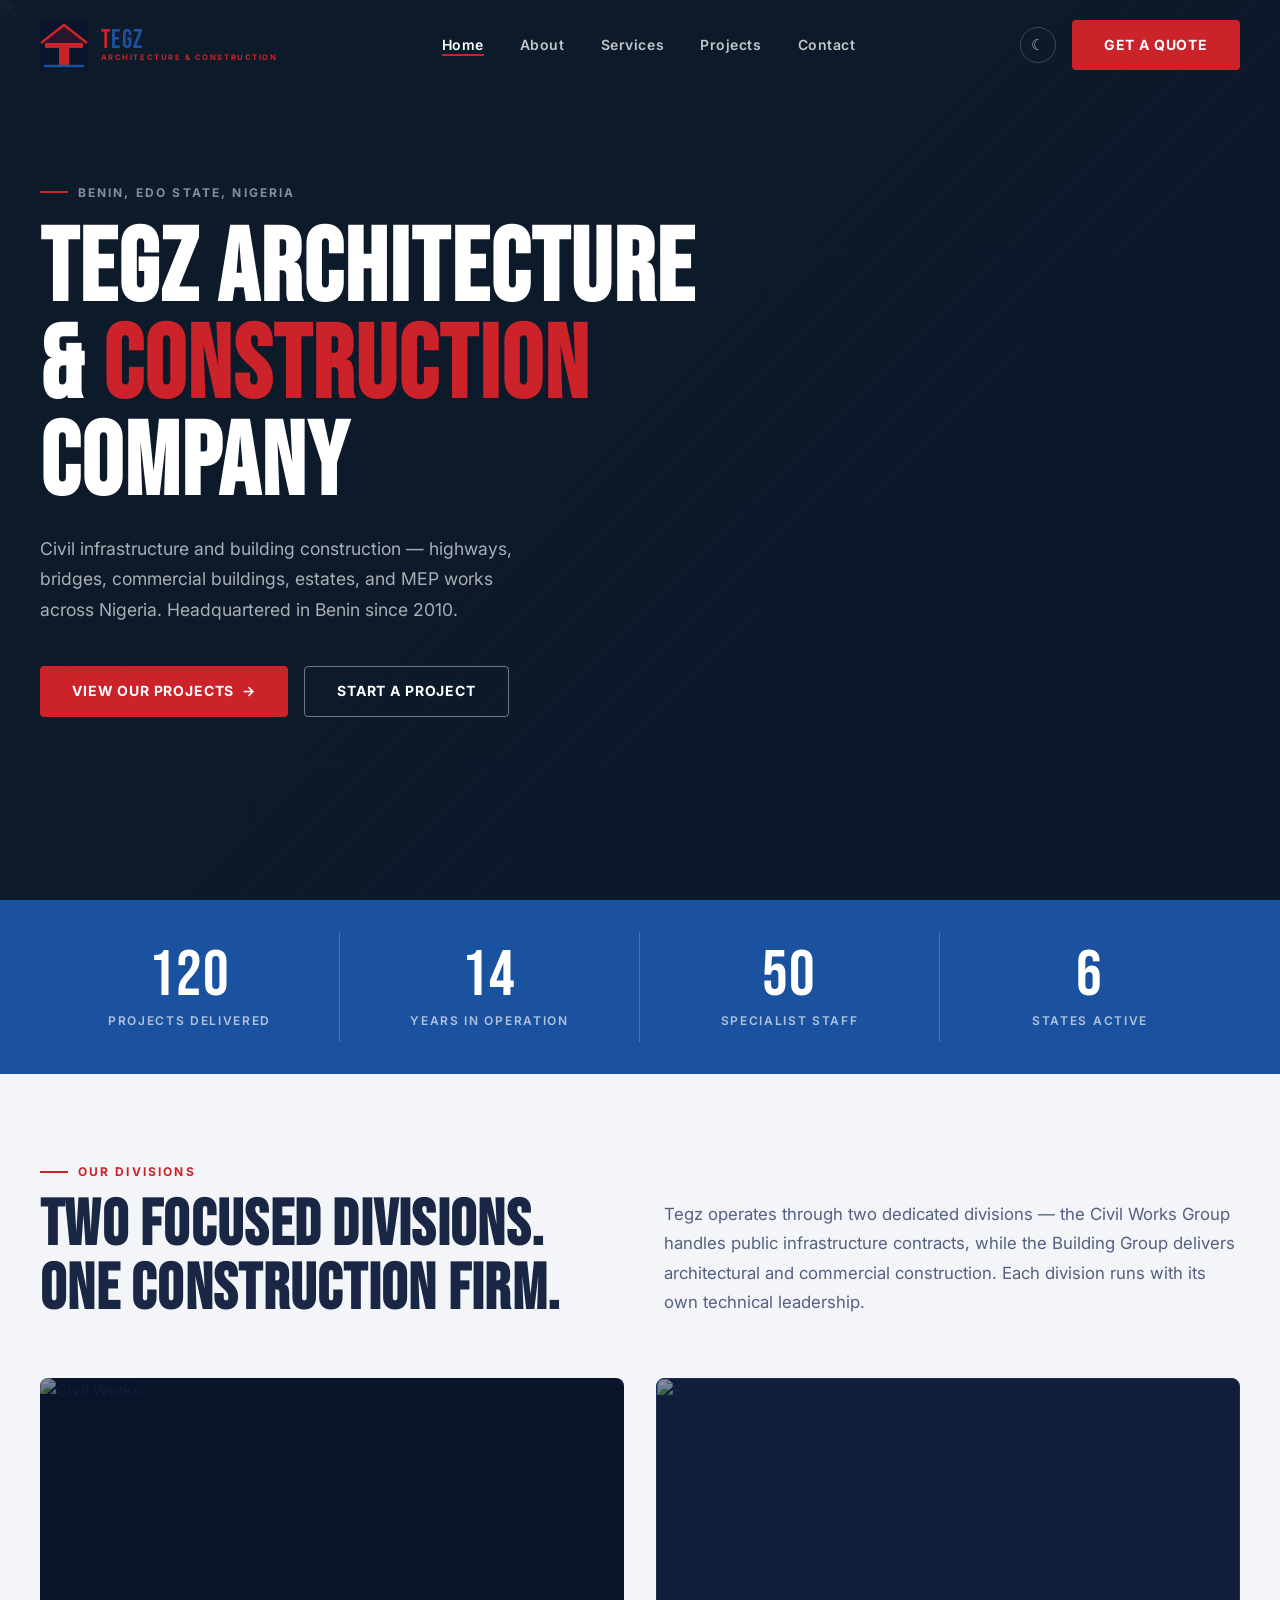
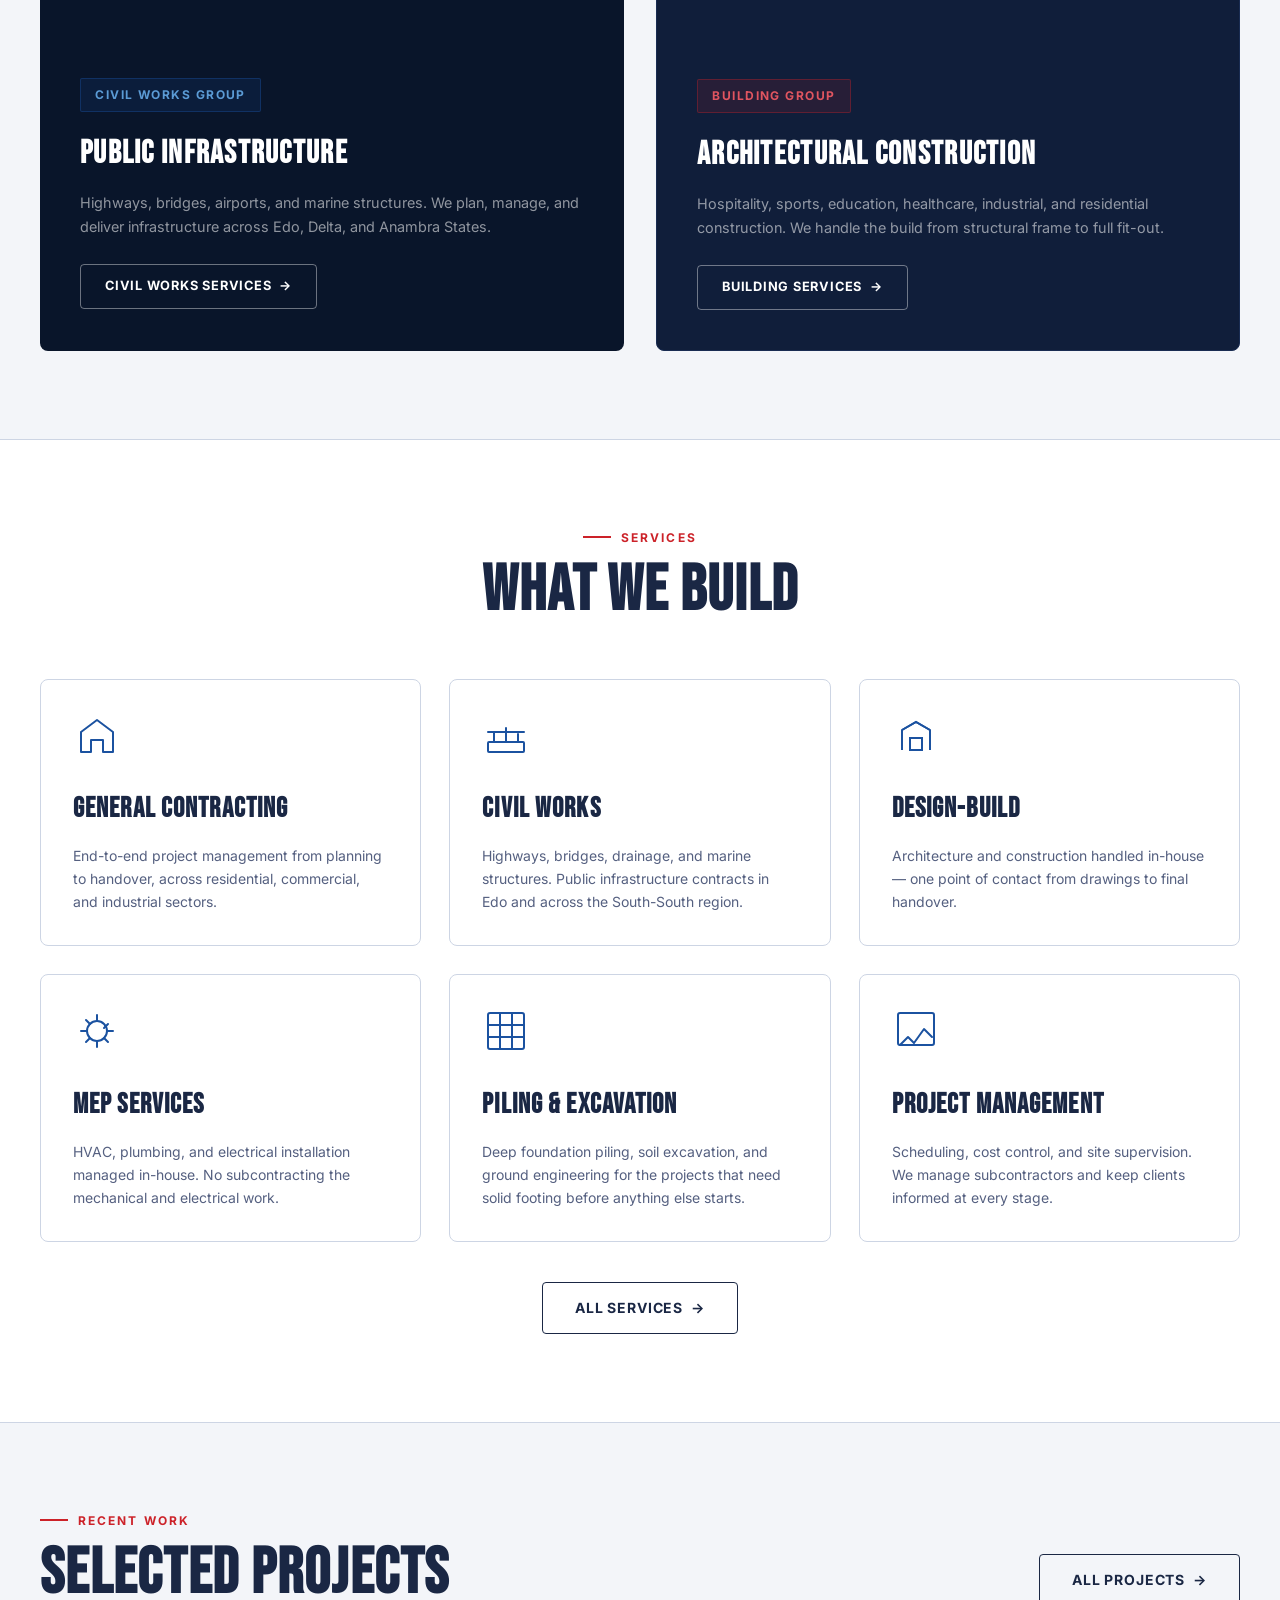
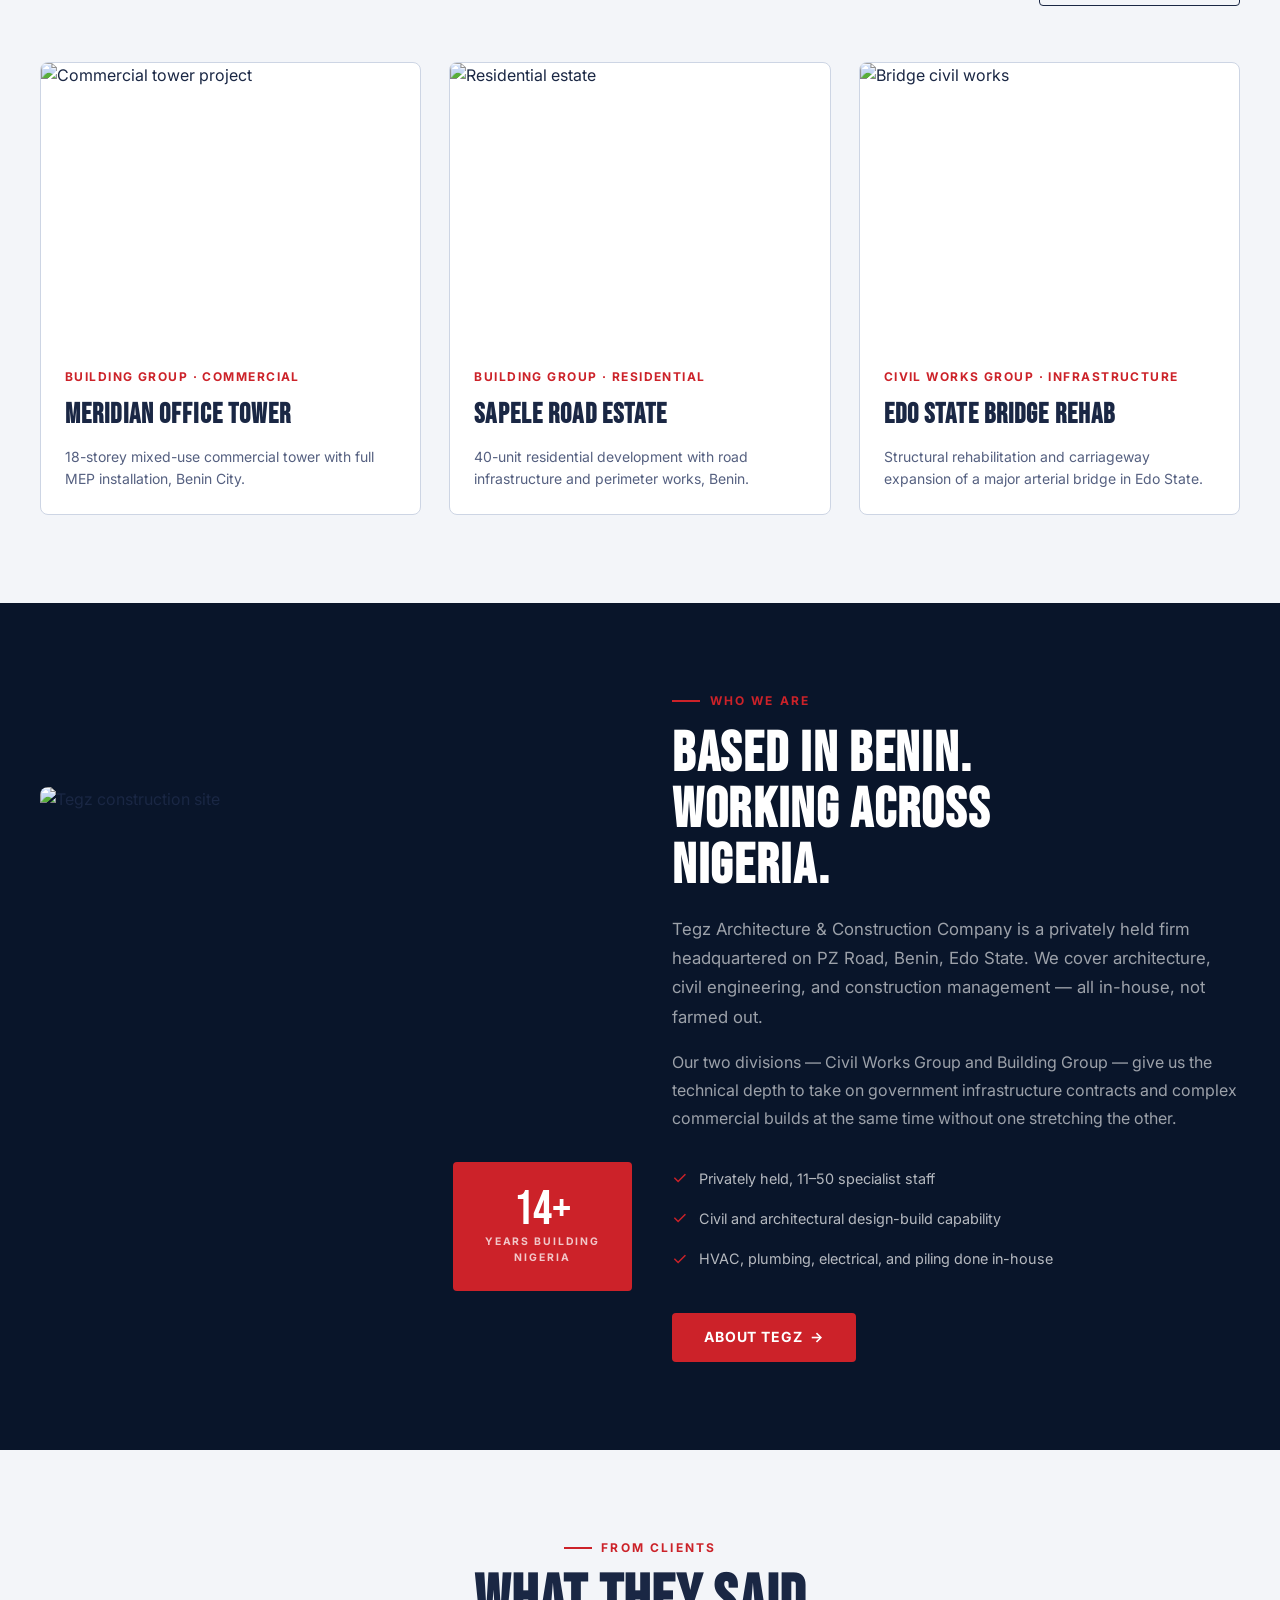
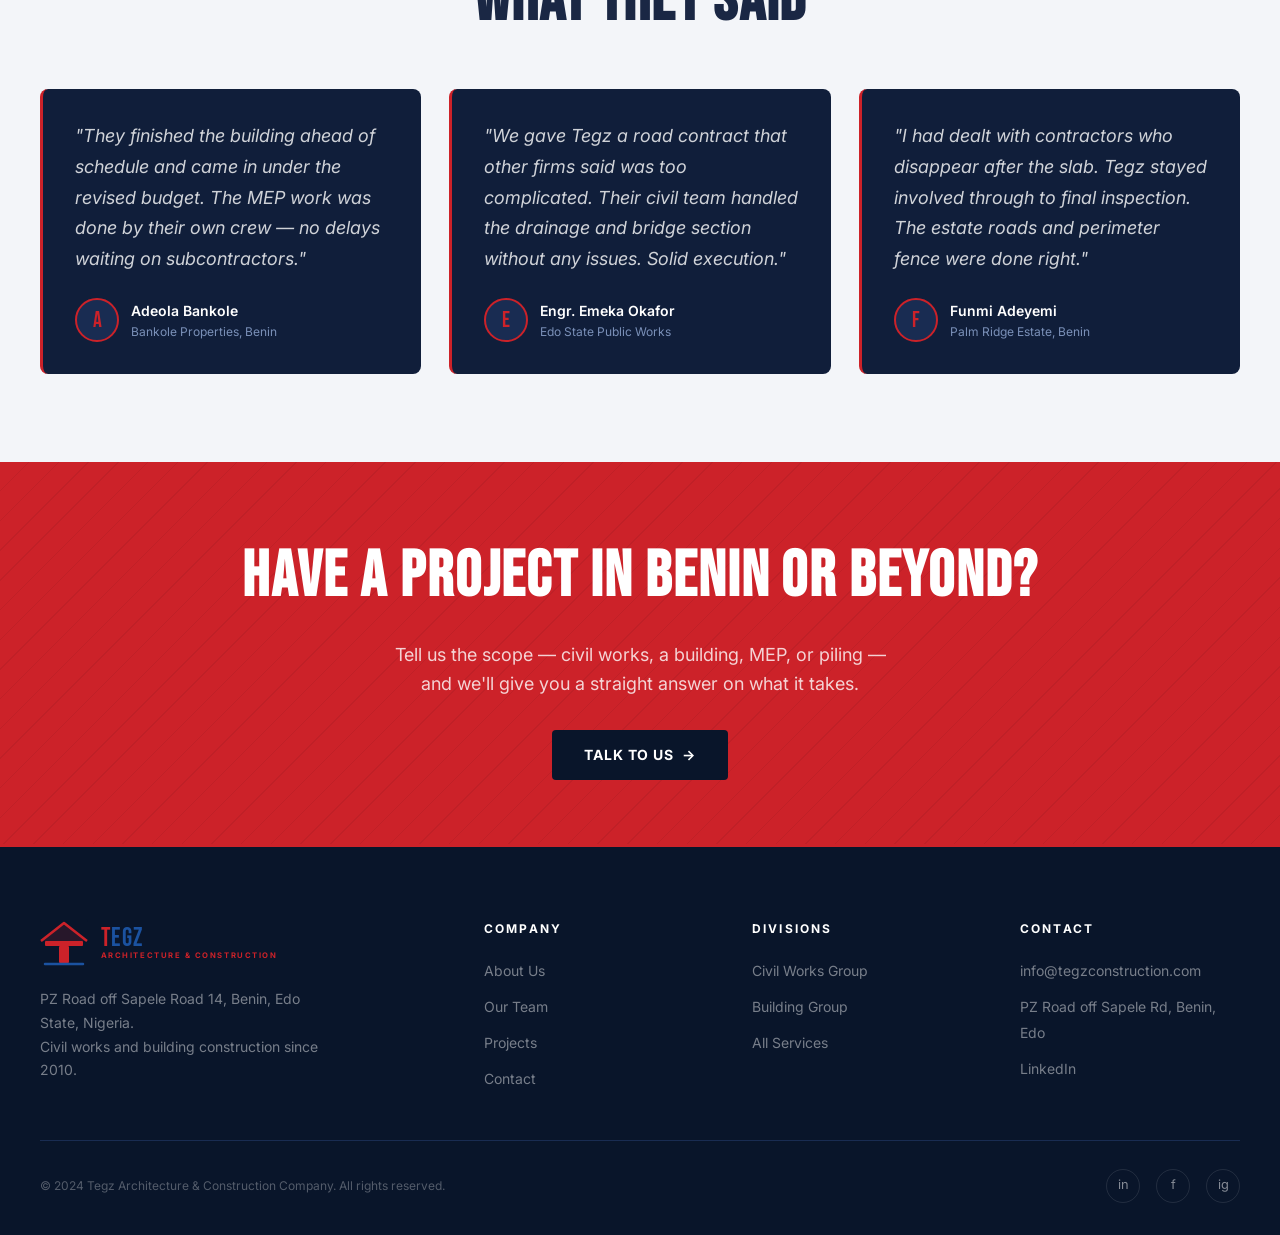
==== commit f0a6a8ad: "new commit" ====
--- a/index.html
+++ b/index.html
@@ -1,10 +1,11 @@
-﻿<!DOCTYPE html>
+<!DOCTYPE html>
 <html lang="en">
 <head>
   <meta charset="UTF-8">
   <meta name="viewport" content="width=device-width, initial-scale=1.0">
   <title>Tegz Architecture & Construction Company | Benin, Edo, Nigeria</title>
-  <meta name="description" content="Tegz Architecture & Construction Company — Bringing your Construction Visions to Life. Expert civil works and building construction across Nigeria.">
+  <meta name="description" content="Tegz Architecture & Construction Company — Civil works, building construction, MEP services and project management. Based in Benin, Edo State, Nigeria.">
+  <link rel="icon" type="image/svg+xml" href="favicon.svg">
   <link rel="stylesheet" href="css/styles.css?v=20260804141049">
 </head>
 <body>
@@ -58,13 +59,13 @@
   <div class="container" style="position:relative;z-index:1;">
     <div style="max-width:720px;">
       <div class="section-eyebrow fade-up fade-up--d1" style="color:rgba(255,255,255,0.5);margin-bottom:1.25rem;">
-        Benin, Edo, Nigeria
+        Benin, Edo State, Nigeria
       </div>
       <h1 class="fade-up fade-up--d2" style="font-family:'Bebas Neue',sans-serif;font-size:clamp(3.5rem,8vw,6.5rem);color:#fff;line-height:0.95;letter-spacing:0.02em;margin-bottom:1.25rem;">
         Tegz Architecture<br>&amp; <span style="color:#CC2229;">Construction</span><br>Company
       </h1>
-      <p class="fade-up fade-up--d3" style="font-size:1.2rem;color:rgba(255,255,255,0.65);max-width:500px;line-height:1.7;margin-bottom:2.5rem;">
-        Bringing your Construction Visions to Life. From civil infrastructure to landmark buildings — we build Nigeria's future.
+      <p class="fade-up fade-up--d3" style="font-size:1.1rem;color:rgba(255,255,255,0.65);max-width:500px;line-height:1.75;margin-bottom:2.5rem;">
+        Civil infrastructure and building construction — highways, bridges, commercial buildings, estates, and MEP works across Nigeria. Headquartered in Benin since 2010.
       </p>
       <div class="fade-up fade-up--d4" style="display:flex;gap:1rem;flex-wrap:wrap;">
         <a href="projects.html" class="btn btn--primary">View Our Projects <span class="btn-arrow">&#8594;</span></a>
@@ -72,10 +73,6 @@
       </div>
     </div>
   </div>
-  <div style="position:absolute;bottom:2.5rem;left:50%;transform:translateX(-50%);z-index:1;display:flex;flex-direction:column;align-items:center;gap:0.4rem;color:rgba(255,255,255,0.25);font-size:0.7rem;letter-spacing:0.15em;text-transform:uppercase;">
-    <span>Scroll</span>
-    <svg width="16" height="24" viewBox="0 0 16 24" fill="none"><rect x="1" y="1" width="14" height="22" rx="7" stroke="currentColor" stroke-width="1.5"/><circle cx="8" cy="8" r="2" fill="currentColor" opacity="0.5"/></svg>
-  </div>
 </section>
 
 <!-- STATS BAR -->
@@ -84,8 +81,8 @@
     <div class="stats-bar__grid">
       <div class="stats-bar__item"><div class="stats-bar__number" data-count="120">0</div><div class="stats-bar__label">Projects Delivered</div></div>
       <div class="stats-bar__item"><div class="stats-bar__number" data-count="14">0</div><div class="stats-bar__label">Years in Operation</div></div>
-      <div class="stats-bar__item"><div class="stats-bar__number" data-count="50">0</div><div class="stats-bar__label">Skilled Team</div></div>
-      <div class="stats-bar__item"><div class="stats-bar__number" data-count="98">0</div><div class="stats-bar__label">% Client Satisfaction</div></div>
+      <div class="stats-bar__item"><div class="stats-bar__number" data-count="50">0</div><div class="stats-bar__label">Specialist Staff</div></div>
+      <div class="stats-bar__item"><div class="stats-bar__number" data-count="6">0</div><div class="stats-bar__label">States Active</div></div>
     </div>
   </div>
 </div>
@@ -96,10 +93,10 @@
     <div class="section__header" style="display:grid;grid-template-columns:1fr 1fr;gap:3rem;align-items:end;">
       <div>
         <div class="section-eyebrow">Our Divisions</div>
-        <h2 class="section-title">Two Specialist<br>Groups. One Vision.</h2>
+        <h2 class="section-title">Two Focused Divisions.<br>One Construction Firm.</h2>
       </div>
       <p style="color:var(--text-secondary);font-size:1.05rem;line-height:1.75;align-self:end;padding-bottom:0.25rem;">
-        Tegz Architecture &amp; Construction Company operates through two expert divisions — the Civil Works Group for public infrastructure and the Building Group for architectural construction — giving every project the focused expertise it deserves.
+        Tegz operates through two dedicated divisions — the Civil Works Group handles public infrastructure contracts, while the Building Group delivers architectural and commercial construction. Each division runs with its own technical leadership.
       </p>
     </div>
     <div class="grid-2">
@@ -110,9 +107,9 @@
           <div class="division-badge division-badge--civil" style="margin-bottom:1rem;">Civil Works Group</div>
           <h3 style="font-family:'Bebas Neue',sans-serif;font-size:2rem;letter-spacing:0.04em;color:#fff;margin-bottom:0.75rem;">Public Infrastructure</h3>
           <p style="color:rgba(255,255,255,0.55);font-size:0.9rem;line-height:1.7;margin-bottom:1.5rem;">
-            Highways, bridges, airports, and marine structures. We plan, manage, and deliver the infrastructure that connects communities and drives economic growth.
+            Highways, bridges, airports, and marine structures. We plan, manage, and deliver infrastructure across Edo, Delta, and Anambra States.
           </p>
-          <a href="services.html#civil" class="btn btn--outline" style="font-size:0.8rem;padding:0.7rem 1.5rem;">Explore Civil Works <span class="btn-arrow">&#8594;</span></a>
+          <a href="services.html#civil" class="btn btn--outline" style="font-size:0.8rem;padding:0.7rem 1.5rem;">Civil Works Services <span class="btn-arrow">&#8594;</span></a>
         </div>
       </div>
       <div class="reveal" style="background:var(--clr-dark-2);border-radius:8px;overflow:hidden;position:relative;border:1px solid var(--clr-dark-3);">
@@ -122,9 +119,9 @@
           <div class="division-badge division-badge--building" style="margin-bottom:1rem;">Building Group</div>
           <h3 style="font-family:'Bebas Neue',sans-serif;font-size:2rem;letter-spacing:0.04em;color:#fff;margin-bottom:0.75rem;">Architectural Construction</h3>
           <p style="color:rgba(255,255,255,0.55);font-size:0.9rem;line-height:1.7;margin-bottom:1.5rem;">
-            Hospitality, sports, education, healthcare, industrial, and residential construction. We turn architectural visions into lasting built environments.
+            Hospitality, sports, education, healthcare, industrial, and residential construction. We handle the build from structural frame to full fit-out.
           </p>
-          <a href="services.html#building" class="btn btn--outline" style="font-size:0.8rem;padding:0.7rem 1.5rem;">Explore Building Group <span class="btn-arrow">&#8594;</span></a>
+          <a href="services.html#building" class="btn btn--outline" style="font-size:0.8rem;padding:0.7rem 1.5rem;">Building Services <span class="btn-arrow">&#8594;</span></a>
         </div>
       </div>
     </div>
@@ -135,8 +132,8 @@
 <section class="section" style="background:var(--surface-card);border-top:1px solid var(--border-clr);border-bottom:1px solid var(--border-clr);">
   <div class="container">
     <div class="section__header" style="text-align:center;max-width:600px;margin-inline:auto;">
-      <div class="section-eyebrow" style="justify-content:center;">What We Do</div>
-      <h2 class="section-title">Full-Spectrum Construction Services</h2>
+      <div class="section-eyebrow" style="justify-content:center;">Services</div>
+      <h2 class="section-title">What We Build</h2>
     </div>
     <div class="grid-3">
       <div class="service-card reveal">
@@ -147,27 +144,27 @@
       <div class="service-card reveal">
         <svg class="service-card__icon" viewBox="0 0 48 48" fill="none"><rect x="6" y="30" width="36" height="10" rx="1" stroke="currentColor" stroke-width="2"/><path d="M12 30V20M24 30V16M36 30V22" stroke="currentColor" stroke-width="2" stroke-linecap="round"/><path d="M6 20h36" stroke="currentColor" stroke-width="2" stroke-linecap="round"/></svg>
         <h3>Civil Works</h3>
-        <p>Highways, bridges, drainage, and marine structures. We deliver public infrastructure built to last generations.</p>
+        <p>Highways, bridges, drainage, and marine structures. Public infrastructure contracts in Edo and across the South-South region.</p>
       </div>
       <div class="service-card reveal">
         <svg class="service-card__icon" viewBox="0 0 48 48" fill="none"><path d="M10 38V18l14-8 14 8v20" stroke="currentColor" stroke-width="2" stroke-linejoin="round"/><rect x="18" y="26" width="12" height="12" stroke="currentColor" stroke-width="2"/><path d="M10 18l14-8 14 8" stroke="currentColor" stroke-width="2"/></svg>
         <h3>Design-Build</h3>
-        <p>Architecture and construction under one roof — streamlining delivery, reducing cost, and ensuring design integrity.</p>
+        <p>Architecture and construction handled in-house — one point of contact from drawings to final handover.</p>
       </div>
       <div class="service-card reveal">
         <svg class="service-card__icon" viewBox="0 0 48 48" fill="none"><circle cx="24" cy="24" r="10" stroke="currentColor" stroke-width="2"/><path d="M24 14V8M24 40v-6M14 24H8M40 24h-6M17 17l-4-4M35 35l-4-4M35 17l-4 4M17 31l-4 4" stroke="currentColor" stroke-width="2" stroke-linecap="round"/></svg>
         <h3>MEP Services</h3>
-        <p>Complete HVAC, plumbing, and electrical installation — mechanical and electrical engineering built into every project.</p>
+        <p>HVAC, plumbing, and electrical installation managed in-house. No subcontracting the mechanical and electrical work.</p>
       </div>
       <div class="service-card reveal">
         <svg class="service-card__icon" viewBox="0 0 48 48" fill="none"><rect x="6" y="6" width="36" height="36" rx="2" stroke="currentColor" stroke-width="2"/><path d="M6 18h36M6 30h36M18 6v36M30 6v36" stroke="currentColor" stroke-width="2"/></svg>
         <h3>Piling &amp; Excavation</h3>
-        <p>Deep foundation piling, soil excavation, and ground engineering — the critical groundwork for every stable structure.</p>
+        <p>Deep foundation piling, soil excavation, and ground engineering for the projects that need solid footing before anything else starts.</p>
       </div>
       <div class="service-card reveal">
         <svg class="service-card__icon" viewBox="0 0 48 48" fill="none"><path d="M8 38l8-8 6 6 10-14 8 8" stroke="currentColor" stroke-width="2" stroke-linecap="round" stroke-linejoin="round"/><rect x="6" y="6" width="36" height="32" rx="2" stroke="currentColor" stroke-width="2"/></svg>
         <h3>Project Management</h3>
-        <p>Expert oversight from pre-construction planning through to commissioning — on schedule, on budget, to specification.</p>
+        <p>Scheduling, cost control, and site supervision. We manage subcontractors and keep clients informed at every stage.</p>
       </div>
     </div>
     <div style="text-align:center;margin-top:2.5rem;">
@@ -182,7 +179,7 @@
     <div class="section__header" style="display:flex;align-items:flex-end;justify-content:space-between;flex-wrap:wrap;gap:1.5rem;">
       <div>
         <div class="section-eyebrow">Recent Work</div>
-        <h2 class="section-title">Featured Projects</h2>
+        <h2 class="section-title">Selected Projects</h2>
       </div>
       <a href="projects.html" class="btn btn--outline-dark">All Projects <span class="btn-arrow">&#8594;</span></a>
     </div>
@@ -206,7 +203,7 @@
         <div class="project-body">
           <div class="project-body__tag">Building Group &middot; Residential</div>
           <h3>Sapele Road Estate</h3>
-          <p>40-unit luxury residential development with landscaping and estate infrastructure, Benin.</p>
+          <p>40-unit residential development with road infrastructure and perimeter works, Benin.</p>
         </div>
       </div>
       <div class="card reveal">
@@ -217,7 +214,7 @@
         <div class="project-body">
           <div class="project-body__tag">Civil Works Group &middot; Infrastructure</div>
           <h3>Edo State Bridge Rehab</h3>
-          <p>Structural rehabilitation and expansion of a major arterial bridge in Edo State.</p>
+          <p>Structural rehabilitation and carriageway expansion of a major arterial bridge in Edo State.</p>
         </div>
       </div>
     </div>
@@ -231,7 +228,7 @@
       <div style="position:relative;">
         <img src="https://images.unsplash.com/photo-1541888946425-d81bb19240f5?auto=format&fit=crop&w=800&q=80"
              alt="Tegz construction site" style="width:100%;border-radius:8px;object-fit:cover;height:480px;">
-        <div style="position:absolute;bottom:-1.5rem;right:-1.5rem;background:var(--clr-amber);padding:1.5rem 2rem;border-radius:4px;text-align:center;">
+        <div style="position:absolute;bottom:-1.5rem;right:-1.5rem;background:var(--clr-red);padding:1.5rem 2rem;border-radius:4px;text-align:center;">
           <div style="font-family:'Bebas Neue',sans-serif;font-size:3rem;color:#fff;line-height:1;">14+</div>
           <div style="font-size:0.65rem;font-weight:700;letter-spacing:0.18em;text-transform:uppercase;color:rgba(255,255,255,0.75);">Years Building<br>Nigeria</div>
         </div>
@@ -239,26 +236,26 @@
       <div>
         <div class="section-eyebrow" style="margin-bottom:1rem;">Who We Are</div>
         <h2 style="font-family:'Bebas Neue',sans-serif;font-size:clamp(2.5rem,5vw,3.5rem);color:#fff;line-height:1;letter-spacing:0.03em;margin-bottom:1.25rem;">
-          Based in Benin.<br>Building Across<br>Nigeria.
+          Based in Benin.<br>Working Across<br>Nigeria.
         </h2>
         <p style="color:rgba(255,255,255,0.6);font-size:1.05rem;line-height:1.75;margin-bottom:1rem;">
-          Tegz Architecture &amp; Construction Company is a privately held Nigerian construction firm headquartered on PZ Road, Benin, Edo State. We bring together architecture, civil engineering, and construction management under one roof.
+          Tegz Architecture &amp; Construction Company is a privately held firm headquartered on PZ Road, Benin, Edo State. We cover architecture, civil engineering, and construction management — all in-house, not farmed out.
         </p>
         <p style="color:rgba(255,255,255,0.6);font-size:1rem;line-height:1.75;margin-bottom:2rem;">
-          Our two divisions — Civil Works Group and Building Group — allow us to specialise deeply, whether we're piling foundations, erecting steel frames, installing HVAC systems, or delivering complete turnkey buildings for the hospitality, healthcare, education, and sports sectors.
+          Our two divisions — Civil Works Group and Building Group — give us the technical depth to take on government infrastructure contracts and complex commercial builds at the same time without one stretching the other.
         </p>
         <div style="display:flex;flex-direction:column;gap:0.75rem;margin-bottom:2.5rem;">
           <div style="display:flex;align-items:center;gap:0.75rem;color:rgba(255,255,255,0.7);font-size:0.9rem;">
-            <span style="color:var(--clr-amber);font-size:1.1rem;">&#10003;</span> Privately held, 11&#8211;50 strong specialist team
+            <span style="color:var(--clr-red);font-size:1.1rem;">&#10003;</span> Privately held, 11&#8211;50 specialist staff
           </div>
           <div style="display:flex;align-items:center;gap:0.75rem;color:rgba(255,255,255,0.7);font-size:0.9rem;">
-            <span style="color:var(--clr-amber);font-size:1.1rem;">&#10003;</span> Design-build capability across civil and architectural sectors
+            <span style="color:var(--clr-red);font-size:1.1rem;">&#10003;</span> Civil and architectural design-build capability
           </div>
           <div style="display:flex;align-items:center;gap:0.75rem;color:rgba(255,255,255,0.7);font-size:0.9rem;">
-            <span style="color:var(--clr-amber);font-size:1.1rem;">&#10003;</span> HVAC, plumbing, electrical, piling and excavation in-house
+            <span style="color:var(--clr-red);font-size:1.1rem;">&#10003;</span> HVAC, plumbing, electrical, and piling done in-house
           </div>
         </div>
-        <a href="about.html" class="btn btn--primary">Our Story <span class="btn-arrow">&#8594;</span></a>
+        <a href="about.html" class="btn btn--primary">About Tegz <span class="btn-arrow">&#8594;</span></a>
       </div>
     </div>
   </div>
@@ -268,26 +265,26 @@
 <section class="section">
   <div class="container">
     <div class="section__header" style="text-align:center;max-width:540px;margin-inline:auto;">
-      <div class="section-eyebrow" style="justify-content:center;">Client Words</div>
-      <h2 class="section-title">What Our Clients Say</h2>
+      <div class="section-eyebrow" style="justify-content:center;">From Clients</div>
+      <h2 class="section-title">What They Said</h2>
     </div>
     <div class="grid-3">
       <div class="testimonial reveal">
-        <p class="testimonial__text">"Tegz delivered our commercial building on time and significantly under the revised budget. Their project management and MEP coordination were exceptional."</p>
+        <p class="testimonial__text">"They finished the building ahead of schedule and came in under the revised budget. The MEP work was done by their own crew — no delays waiting on subcontractors."</p>
         <div class="testimonial__author">
           <div class="testimonial__avatar">A</div>
           <div><div class="testimonial__name">Adeola Bankole</div><div class="testimonial__company">Bankole Properties, Benin</div></div>
         </div>
       </div>
       <div class="testimonial reveal">
-        <p class="testimonial__text">"The Tegz Civil Works team handled our road construction project with professionalism and technical depth I haven't seen elsewhere. Outstanding quality."</p>
+        <p class="testimonial__text">"We gave Tegz a road contract that other firms said was too complicated. Their civil team handled the drainage and bridge section without any issues. Solid execution."</p>
         <div class="testimonial__author">
           <div class="testimonial__avatar">E</div>
           <div><div class="testimonial__name">Engr. Emeka Okafor</div><div class="testimonial__company">Edo State Public Works</div></div>
         </div>
       </div>
       <div class="testimonial reveal">
-        <p class="testimonial__text">"From foundation piling through to final finishes, Tegz managed our residential estate with impressive attention to detail. We'll be using them again."</p>
+        <p class="testimonial__text">"I had dealt with contractors who disappear after the slab. Tegz stayed involved through to final inspection. The estate roads and perimeter fence were done right."</p>
         <div class="testimonial__author">
           <div class="testimonial__avatar">F</div>
           <div><div class="testimonial__name">Funmi Adeyemi</div><div class="testimonial__company">Palm Ridge Estate, Benin</div></div>
@@ -301,9 +298,9 @@
 <div class="cta-banner">
   <div class="container">
     <div class="cta-banner__content">
-      <h2>Ready to Build Something Remarkable?</h2>
-      <p>Whether it's infrastructure, a commercial complex, or your dream home — let's bring your vision to life.</p>
-      <a href="contact.html" class="btn btn--primary">Start a Conversation <span class="btn-arrow">&#8594;</span></a>
+      <h2>Have a Project in Benin or Beyond?</h2>
+      <p>Tell us the scope — civil works, a building, MEP, or piling — and we'll give you a straight answer on what it takes.</p>
+      <a href="contact.html" class="btn btn--primary">Talk to Us <span class="btn-arrow">&#8594;</span></a>
     </div>
   </div>
 </div>
@@ -317,7 +314,7 @@
           <svg class="nav__logo-mark" viewBox="0 0 48 48" fill="none" xmlns="http://www.w3.org/2000/svg"><rect width="48" height="48" fill="#09152A" rx="3"/><polygon points="24,4 47,22 1,22" fill="#CC2229" opacity="0.15"/><polyline points="1,22 24,4 47,22" stroke="#CC2229" stroke-width="2.5" stroke-linejoin="round"/><rect x="5" y="22" width="38" height="5" fill="#CC2229" rx="1"/><rect x="19" y="27" width="10" height="17" fill="#CC2229" rx="1"/><line x1="5" y1="45" x2="43" y2="45" stroke="#1B52A0" stroke-width="2.5" stroke-linecap="round"/></svg>
           <div class="nav__logo-text"><span class="name"><span style="color:#CC2229">T</span><span style="color:#1B52A0">EGZ</span></span><span class="tagline">Architecture &amp; Construction</span></div>
         </div>
-        <p>Bringing your Construction Visions to Life.<br>PZ Road off Sapele Road 14, Benin, Edo, Nigeria.</p>
+        <p>PZ Road off Sapele Road 14, Benin, Edo State, Nigeria.<br>Civil works and building construction since 2010.</p>
       </div>
       <div class="footer__col">
         <h4>Company</h4>
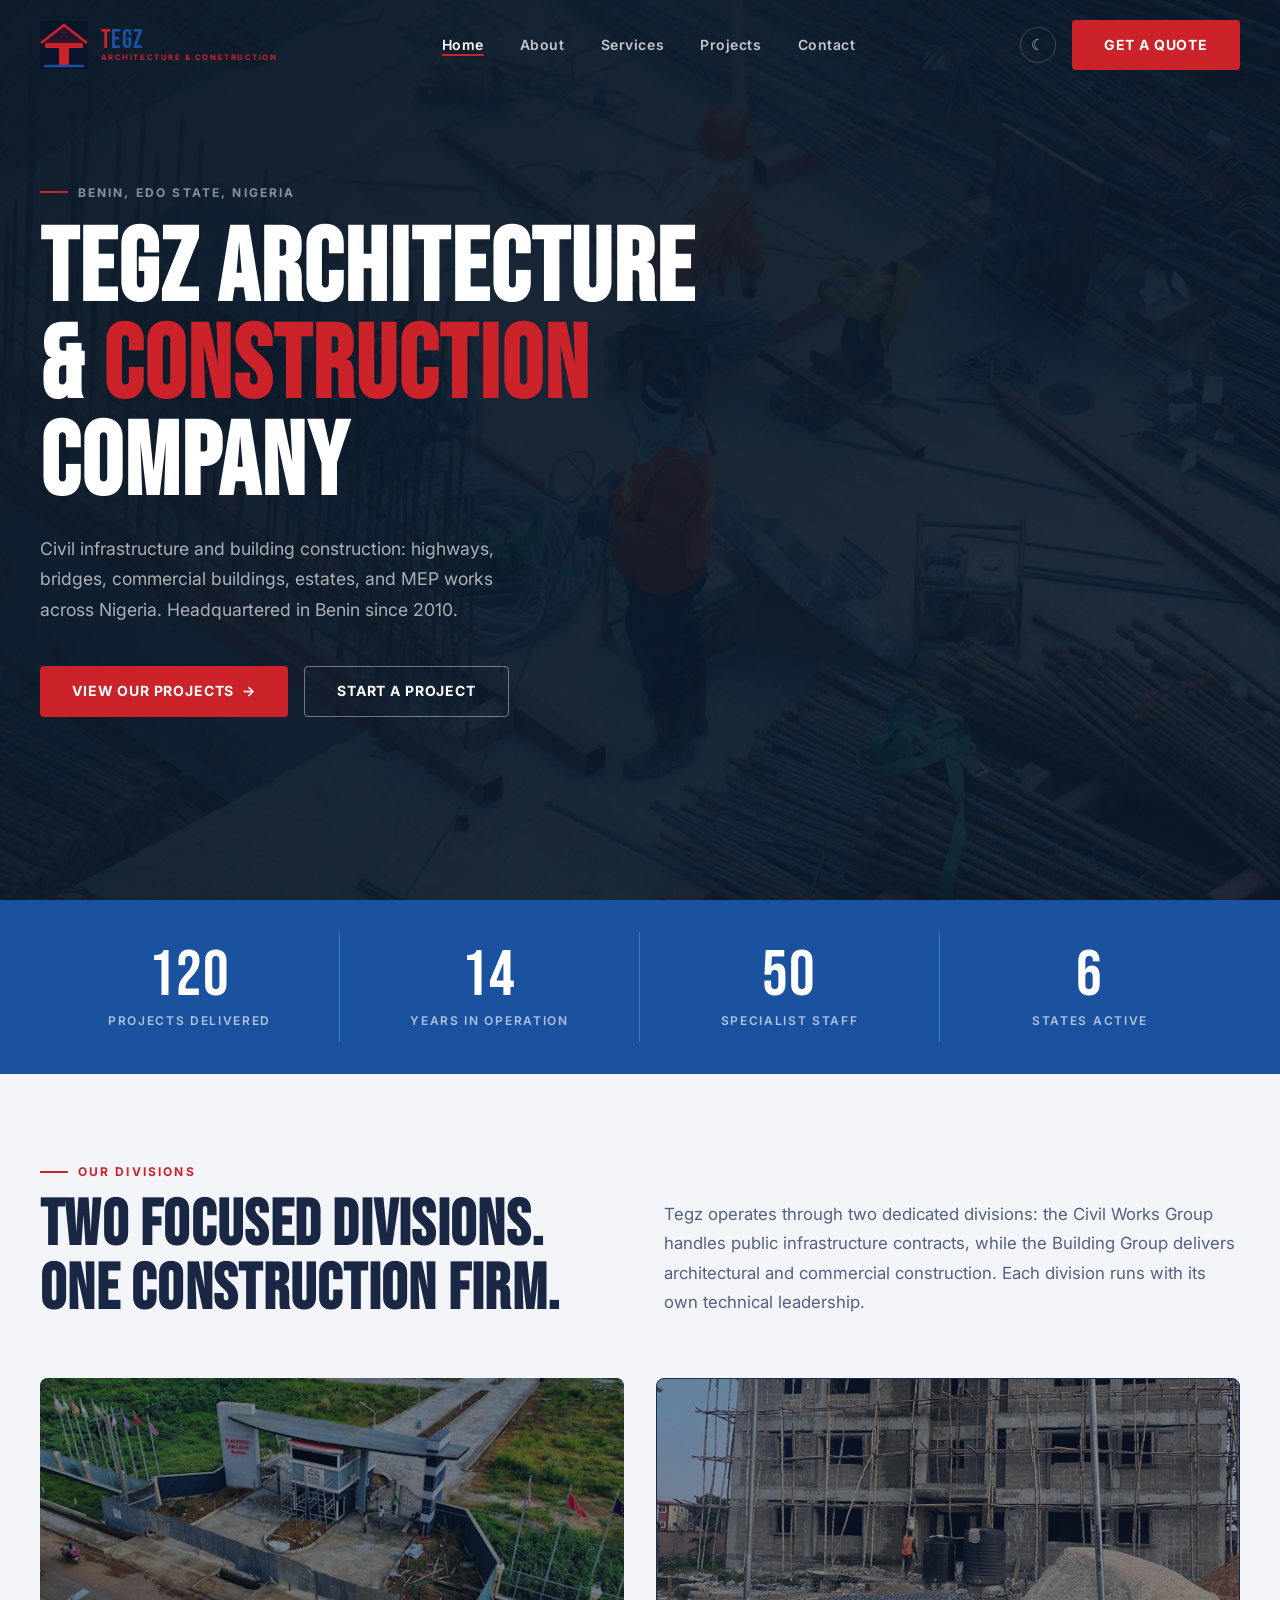
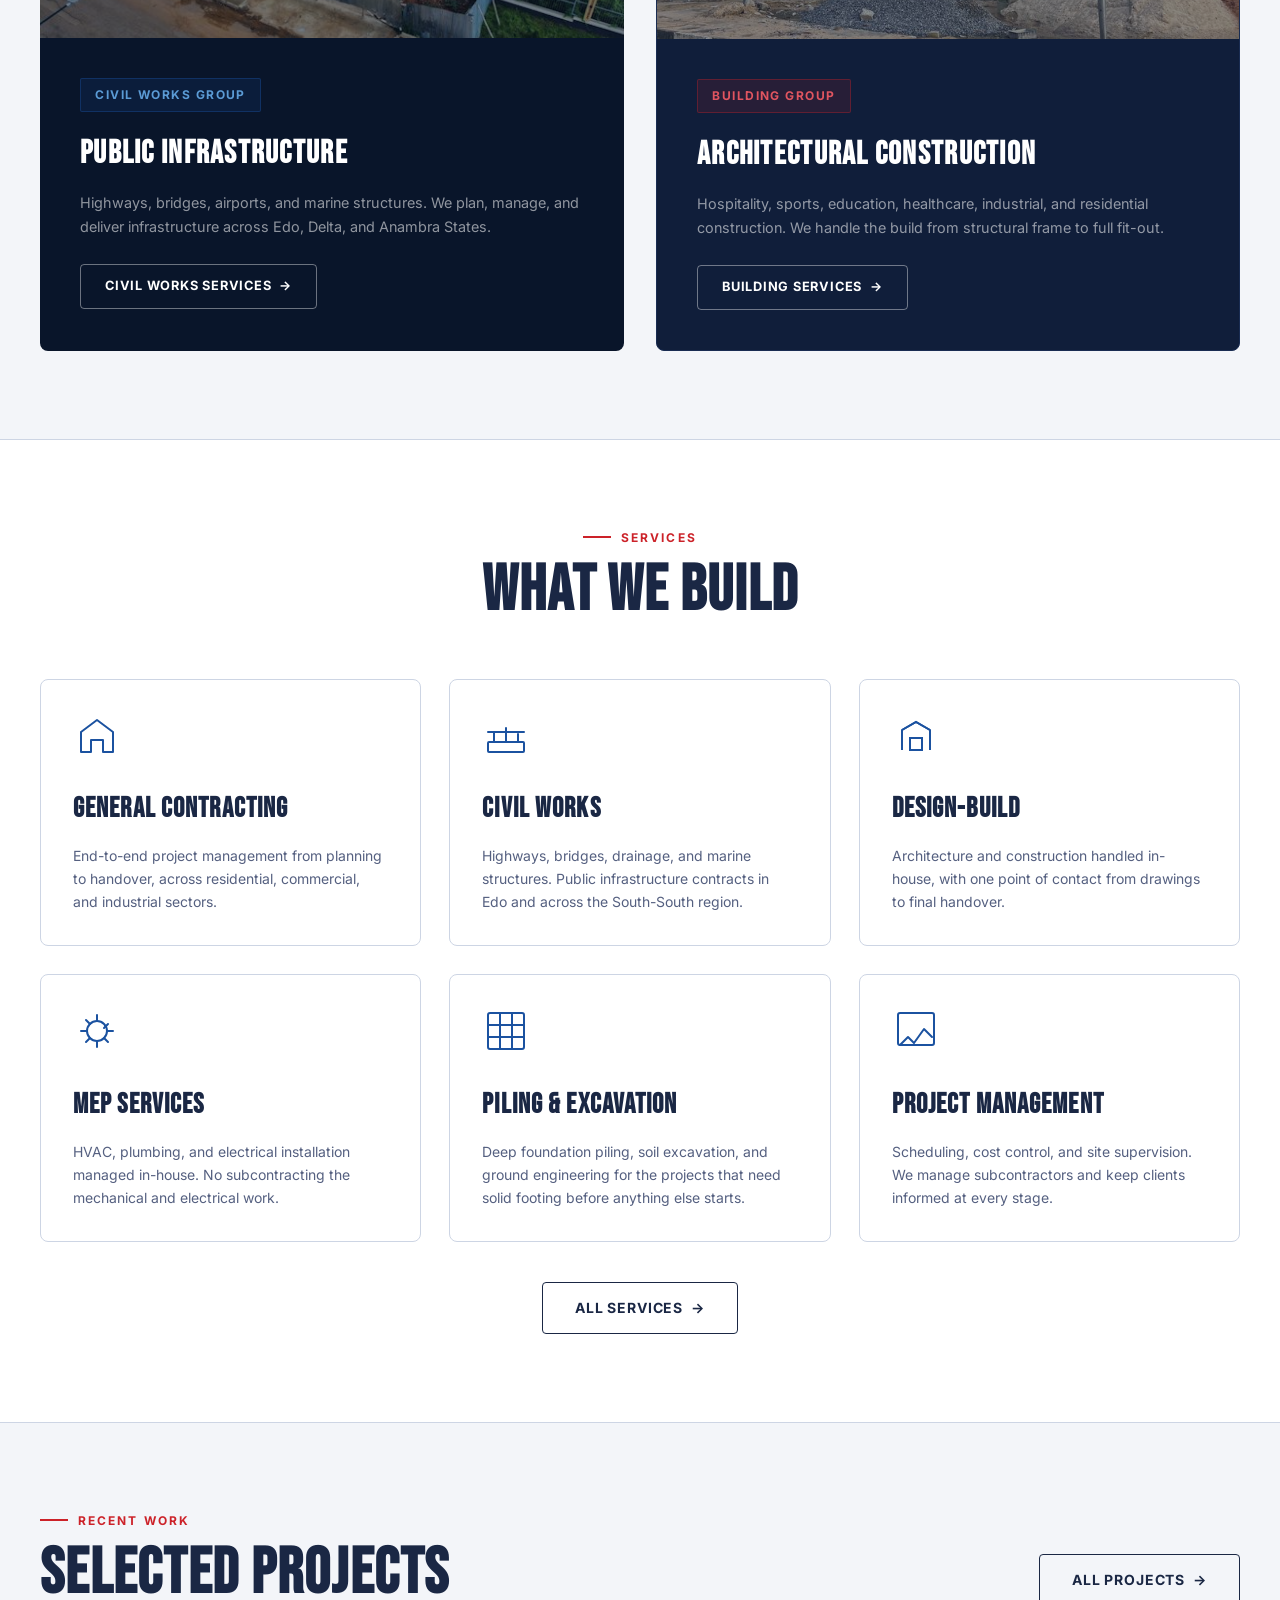
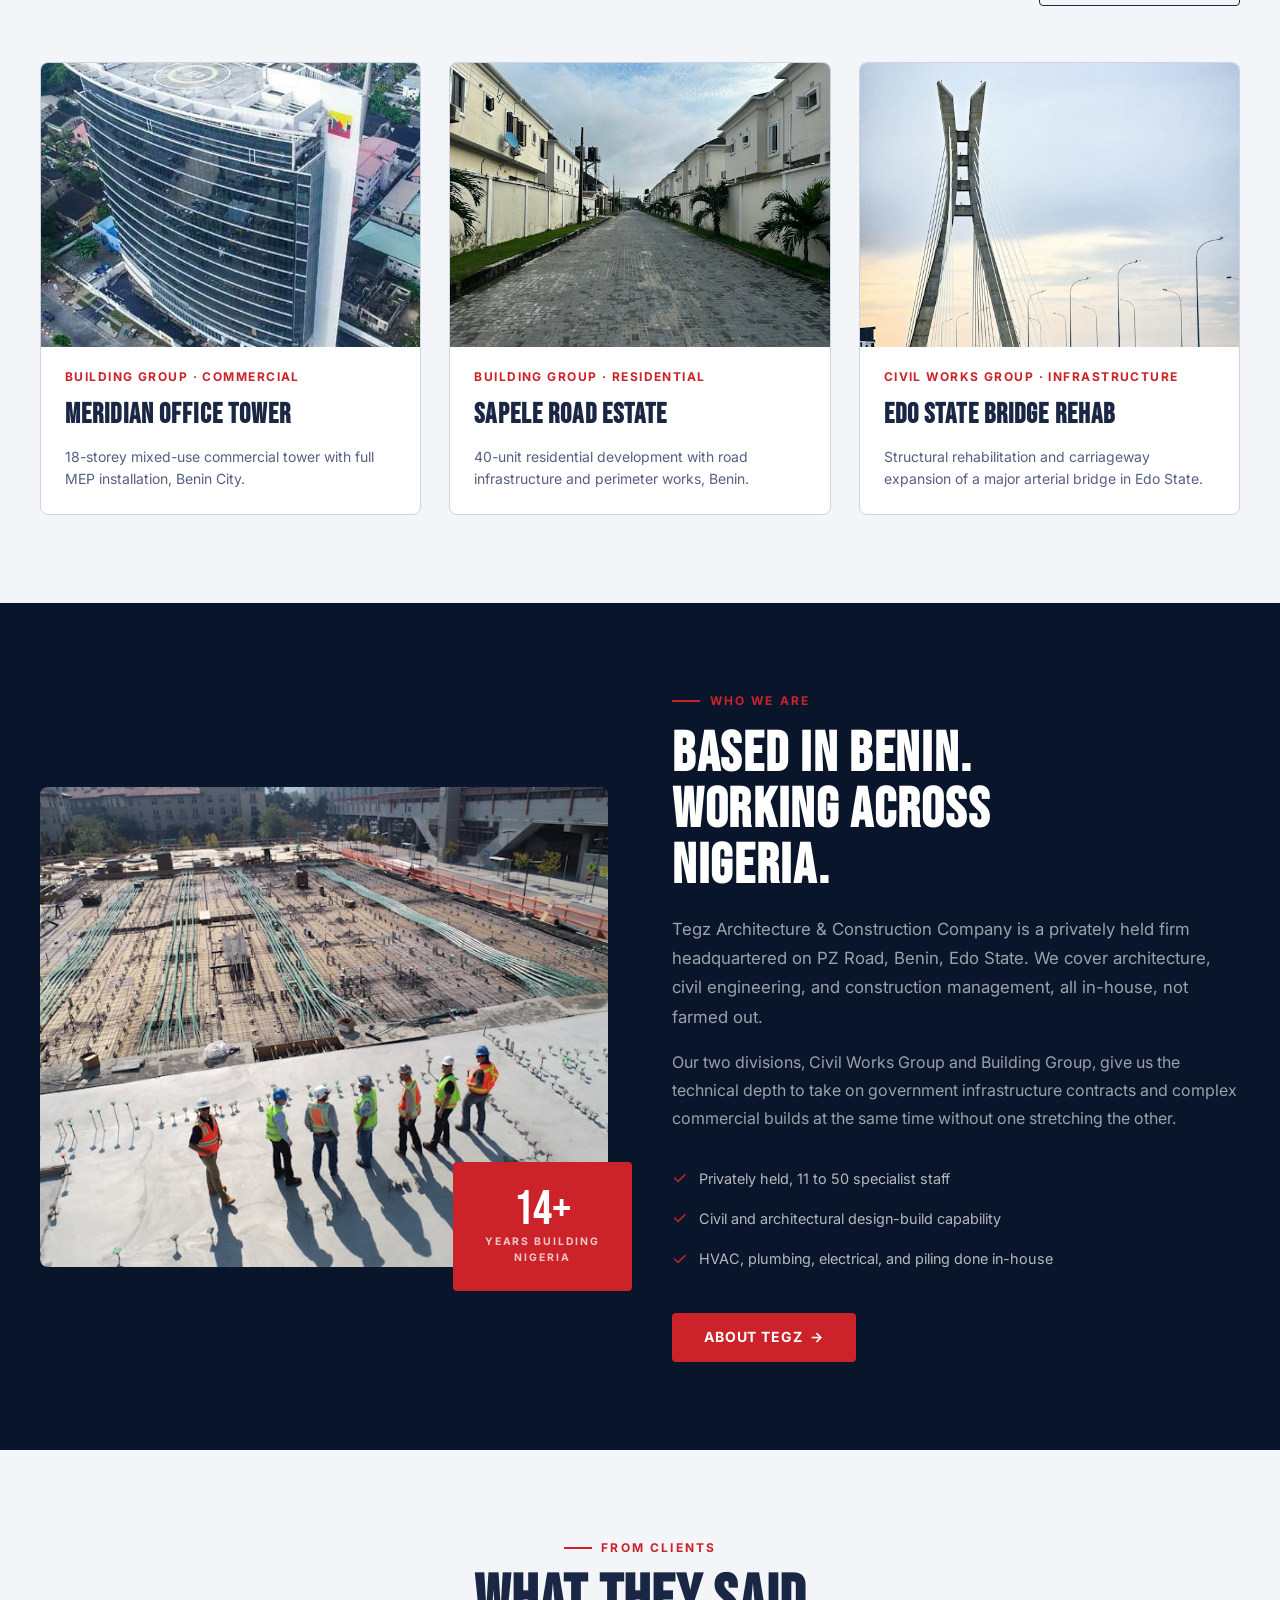
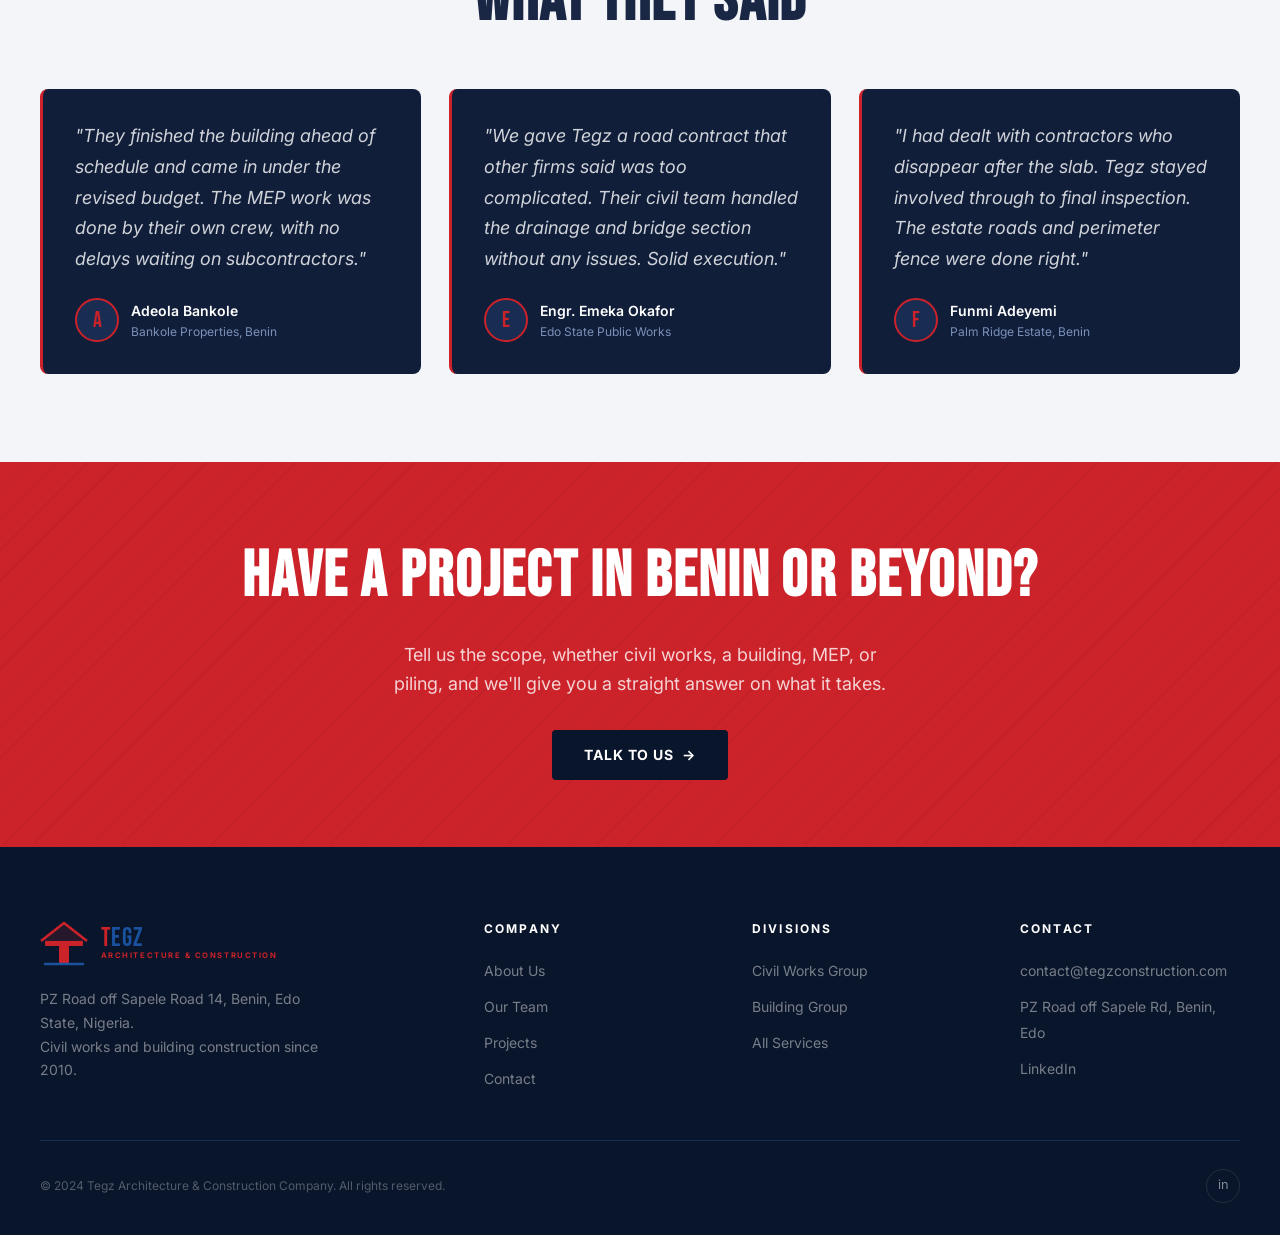
==== commit 91d7bf2f: "new update" ====
--- a/index.html
+++ b/index.html
@@ -1,12 +1,12 @@
-<!DOCTYPE html>
+﻿<!DOCTYPE html>
 <html lang="en">
 <head>
   <meta charset="UTF-8">
   <meta name="viewport" content="width=device-width, initial-scale=1.0">
   <title>Tegz Architecture & Construction Company | Benin, Edo, Nigeria</title>
-  <meta name="description" content="Tegz Architecture & Construction Company — Civil works, building construction, MEP services and project management. Based in Benin, Edo State, Nigeria.">
+  <meta name="description" content="Tegz Architecture & Construction Company: Civil works, building construction, MEP services and project management. Based in Benin, Edo State, Nigeria.">
   <link rel="icon" type="image/svg+xml" href="favicon.svg">
-  <link rel="stylesheet" href="css/styles.css?v=20260804141049">
+  <link rel="stylesheet" href="css/styles.css?v=20260910120000">
 </head>
 <body>
 
@@ -50,7 +50,7 @@
 <!-- HERO -->
 <section class="hero" style="position:relative;height:100vh;min-height:600px;display:flex;align-items:center;background:#09152A;overflow:hidden;">
   <div style="position:absolute;inset:0;z-index:0;">
-    <img src="https://images.unsplash.com/photo-1504307651254-35680f356dfd?auto=format&fit=crop&w=1400&q=80"
+    <img src="images/hero-home.jpg"
          alt="Tegz construction project"
          style="width:100%;height:100%;object-fit:cover;opacity:0.28;">
     <div style="position:absolute;inset:0;background:linear-gradient(135deg,rgba(13,27,42,0.92) 0%,rgba(13,27,42,0.6) 100%);"></div>
@@ -65,7 +65,7 @@
         Tegz Architecture<br>&amp; <span style="color:#CC2229;">Construction</span><br>Company
       </h1>
       <p class="fade-up fade-up--d3" style="font-size:1.1rem;color:rgba(255,255,255,0.65);max-width:500px;line-height:1.75;margin-bottom:2.5rem;">
-        Civil infrastructure and building construction — highways, bridges, commercial buildings, estates, and MEP works across Nigeria. Headquartered in Benin since 2010.
+        Civil infrastructure and building construction: highways, bridges, commercial buildings, estates, and MEP works across Nigeria. Headquartered in Benin since 2010.
       </p>
       <div class="fade-up fade-up--d4" style="display:flex;gap:1rem;flex-wrap:wrap;">
         <a href="projects.html" class="btn btn--primary">View Our Projects <span class="btn-arrow">&#8594;</span></a>
@@ -96,12 +96,12 @@
         <h2 class="section-title">Two Focused Divisions.<br>One Construction Firm.</h2>
       </div>
       <p style="color:var(--text-secondary);font-size:1.05rem;line-height:1.75;align-self:end;padding-bottom:0.25rem;">
-        Tegz operates through two dedicated divisions — the Civil Works Group handles public infrastructure contracts, while the Building Group delivers architectural and commercial construction. Each division runs with its own technical leadership.
+        Tegz operates through two dedicated divisions: the Civil Works Group handles public infrastructure contracts, while the Building Group delivers architectural and commercial construction. Each division runs with its own technical leadership.
       </p>
     </div>
     <div class="grid-2">
       <div class="reveal" style="background:var(--clr-dark);border-radius:8px;overflow:hidden;position:relative;">
-        <img src="https://images.unsplash.com/photo-1685266326187-74cdcd9241fc?w=600&auto=format&fit=crop&q=60&ixlib=rb-4.1.0&ixid=M3wxMjA3fDB8MHxzZWFyY2h8NDZ8fFB1YmxpYyUyMEluZnJhc3RydWN0dXJlJTIwaW4lMjBuaWdlcmlhfGVufDB8fDB8fHww"
+        <img src="images/division-civil-works.jpg"
              alt="Civil Works" style="width:100%;height:260px;object-fit:cover;opacity:0.5;">
         <div style="padding:2.5rem;">
           <div class="division-badge division-badge--civil" style="margin-bottom:1rem;">Civil Works Group</div>
@@ -113,7 +113,7 @@
         </div>
       </div>
       <div class="reveal" style="background:var(--clr-dark-2);border-radius:8px;overflow:hidden;position:relative;border:1px solid var(--clr-dark-3);">
-        <img src="https://images.unsplash.com/photo-1486325212027-8081e485255e?auto=format&fit=crop&w=800&q=80"
+        <img src="images/division-building-group.jpg"
              alt="Building Group" style="width:100%;height:260px;object-fit:cover;opacity:0.5;">
         <div style="padding:2.5rem;">
           <div class="division-badge division-badge--building" style="margin-bottom:1rem;">Building Group</div>
@@ -149,7 +149,7 @@
       <div class="service-card reveal">
         <svg class="service-card__icon" viewBox="0 0 48 48" fill="none"><path d="M10 38V18l14-8 14 8v20" stroke="currentColor" stroke-width="2" stroke-linejoin="round"/><rect x="18" y="26" width="12" height="12" stroke="currentColor" stroke-width="2"/><path d="M10 18l14-8 14 8" stroke="currentColor" stroke-width="2"/></svg>
         <h3>Design-Build</h3>
-        <p>Architecture and construction handled in-house — one point of contact from drawings to final handover.</p>
+        <p>Architecture and construction handled in-house, with one point of contact from drawings to final handover.</p>
       </div>
       <div class="service-card reveal">
         <svg class="service-card__icon" viewBox="0 0 48 48" fill="none"><circle cx="24" cy="24" r="10" stroke="currentColor" stroke-width="2"/><path d="M24 14V8M24 40v-6M14 24H8M40 24h-6M17 17l-4-4M35 35l-4-4M35 17l-4 4M17 31l-4 4" stroke="currentColor" stroke-width="2" stroke-linecap="round"/></svg>
@@ -186,7 +186,7 @@
     <div class="grid-3">
       <div class="card reveal">
         <div class="project-thumb">
-          <img class="project-thumb__img" src="https://images.unsplash.com/photo-1779215528561-36d80bb046bf?w=600&auto=format&fit=crop&q=60&ixlib=rb-4.1.0&ixid=M3wxMjA3fDB8MHxzZWFyY2h8MjZ8fE1lcmlkaWFuJTIwT2ZmaWNlJTIwVG93ZXJ8ZW58MHx8MHx8fDA%3D" alt="Commercial tower project">
+          <img class="project-thumb__img" src="images/project-meridian-office-tower.jpg" alt="Commercial tower project">
           <div class="project-thumb__overlay"><a href="projects.html">View Project &#8594;</a></div>
         </div>
         <div class="project-body">
@@ -197,7 +197,7 @@
       </div>
       <div class="card reveal">
         <div class="project-thumb">
-          <img class="project-thumb__img" src="https://images.unsplash.com/photo-1752622176337-5d9315e2df6e?w=600&auto=format&fit=crop&q=60&ixlib=rb-4.1.0&ixid=M3wxMjA3fDB8MHxzZWFyY2h8N3x8RXN0YXRlJTIwUm9hZCUyMGluJTIwbGFnb3N8ZW58MHx8MHx8fDA%3D" alt="Residential estate">
+          <img class="project-thumb__img" src="images/project-sapele-road-estate.jpg" alt="Residential estate">
           <div class="project-thumb__overlay"><a href="projects.html">View Project &#8594;</a></div>
         </div>
         <div class="project-body">
@@ -208,7 +208,7 @@
       </div>
       <div class="card reveal">
         <div class="project-thumb">
-          <img class="project-thumb__img" src="https://images.unsplash.com/photo-1719314073622-9399d167725b?w=600&auto=format&fit=crop&q=60&ixlib=rb-4.1.0&ixid=M3wxMjA3fDB8MHxzZWFyY2h8MjJ8fEJyaWRnZSUyMFJlaGFiJTIwaW4lMjBsYWdvc3xlbnwwfHwwfHx8MA%3D%3D" alt="Bridge civil works">
+          <img class="project-thumb__img" src="images/project-edo-bridge-rehab.jpg" alt="Bridge civil works">
           <div class="project-thumb__overlay"><a href="projects.html">View Project &#8594;</a></div>
         </div>
         <div class="project-body">
@@ -226,7 +226,7 @@
   <div class="container">
     <div class="grid-2" style="align-items:center;gap:4rem;">
       <div style="position:relative;">
-        <img src="https://images.unsplash.com/photo-1541888946425-d81bb19240f5?auto=format&fit=crop&w=800&q=80"
+        <img src="images/home-about-site.jpg"
              alt="Tegz construction site" style="width:100%;border-radius:8px;object-fit:cover;height:480px;">
         <div style="position:absolute;bottom:-1.5rem;right:-1.5rem;background:var(--clr-red);padding:1.5rem 2rem;border-radius:4px;text-align:center;">
           <div style="font-family:'Bebas Neue',sans-serif;font-size:3rem;color:#fff;line-height:1;">14+</div>
@@ -239,14 +239,14 @@
           Based in Benin.<br>Working Across<br>Nigeria.
         </h2>
         <p style="color:rgba(255,255,255,0.6);font-size:1.05rem;line-height:1.75;margin-bottom:1rem;">
-          Tegz Architecture &amp; Construction Company is a privately held firm headquartered on PZ Road, Benin, Edo State. We cover architecture, civil engineering, and construction management — all in-house, not farmed out.
+          Tegz Architecture &amp; Construction Company is a privately held firm headquartered on PZ Road, Benin, Edo State. We cover architecture, civil engineering, and construction management, all in-house, not farmed out.
         </p>
         <p style="color:rgba(255,255,255,0.6);font-size:1rem;line-height:1.75;margin-bottom:2rem;">
-          Our two divisions — Civil Works Group and Building Group — give us the technical depth to take on government infrastructure contracts and complex commercial builds at the same time without one stretching the other.
+          Our two divisions, Civil Works Group and Building Group, give us the technical depth to take on government infrastructure contracts and complex commercial builds at the same time without one stretching the other.
         </p>
         <div style="display:flex;flex-direction:column;gap:0.75rem;margin-bottom:2.5rem;">
           <div style="display:flex;align-items:center;gap:0.75rem;color:rgba(255,255,255,0.7);font-size:0.9rem;">
-            <span style="color:var(--clr-red);font-size:1.1rem;">&#10003;</span> Privately held, 11&#8211;50 specialist staff
+            <span style="color:var(--clr-red);font-size:1.1rem;">&#10003;</span> Privately held, 11 to 50 specialist staff
           </div>
           <div style="display:flex;align-items:center;gap:0.75rem;color:rgba(255,255,255,0.7);font-size:0.9rem;">
             <span style="color:var(--clr-red);font-size:1.1rem;">&#10003;</span> Civil and architectural design-build capability
@@ -270,7 +270,7 @@
     </div>
     <div class="grid-3">
       <div class="testimonial reveal">
-        <p class="testimonial__text">"They finished the building ahead of schedule and came in under the revised budget. The MEP work was done by their own crew — no delays waiting on subcontractors."</p>
+        <p class="testimonial__text">"They finished the building ahead of schedule and came in under the revised budget. The MEP work was done by their own crew, with no delays waiting on subcontractors."</p>
         <div class="testimonial__author">
           <div class="testimonial__avatar">A</div>
           <div><div class="testimonial__name">Adeola Bankole</div><div class="testimonial__company">Bankole Properties, Benin</div></div>
@@ -299,7 +299,7 @@
   <div class="container">
     <div class="cta-banner__content">
       <h2>Have a Project in Benin or Beyond?</h2>
-      <p>Tell us the scope — civil works, a building, MEP, or piling — and we'll give you a straight answer on what it takes.</p>
+      <p>Tell us the scope, whether civil works, a building, MEP, or piling, and we'll give you a straight answer on what it takes.</p>
       <a href="contact.html" class="btn btn--primary">Talk to Us <span class="btn-arrow">&#8594;</span></a>
     </div>
   </div>
@@ -336,7 +336,7 @@
       <div class="footer__col">
         <h4>Contact</h4>
         <ul>
-          <li><a href="mailto:info@tegzconstruction.com">info@tegzconstruction.com</a></li>
+          <li><a href="mailto:contact@tegzconstruction.com">contact@tegzconstruction.com</a></li>
           <li><a href="#">PZ Road off Sapele Rd, Benin, Edo</a></li>
           <li><a href="https://ng.linkedin.com/company/tegz-architecture-construction-company" target="_blank" rel="noopener">LinkedIn</a></li>
         </ul>
@@ -346,13 +346,11 @@
       <p>&#169; 2024 Tegz Architecture &amp; Construction Company. All rights reserved.</p>
       <div class="footer__socials">
         <a href="https://ng.linkedin.com/company/tegz-architecture-construction-company" target="_blank" rel="noopener" aria-label="LinkedIn">in</a>
-        <a href="#" aria-label="Facebook">f</a>
-        <a href="#" aria-label="Instagram">ig</a>
       </div>
     </div>
   </div>
 </footer>
 
-<script src="js/main.js"></script>
+<script src="js/main.js?v=20260910120000"></script>
 </body>
 </html>
--- a/css/styles.css
+++ b/css/styles.css
@@ -1,6 +1,6 @@
 /* =========================================================
-   TEGZ ARCHITECTURE & CONSTRUCTION — Shared Stylesheet
-   Brand: Red #CC2229 · Blue #1B52A0 · White #FFFFFF
+   TEGZ ARCHITECTURE & CONSTRUCTION - Shared Stylesheet
+   Brand: Red #CC2229, Blue #1B52A0, White #FFFFFF
    ========================================================= */
 
 @import url('https://fonts.googleapis.com/css2?family=Bebas+Neue&family=Inter:wght@300;400;500;600;700&display=swap');
@@ -46,15 +46,8 @@
   --border-clr:     #CDD5E4;
 }
 
-@media (prefers-color-scheme: dark) {
-  :root {
-    --surface-bg:     var(--clr-dark);
-    --surface-card:   var(--clr-dark-2);
-    --text-primary:   #D0DAEA;
-    --text-secondary: var(--clr-smoke);
-    --border-clr:     #192C52;
-  }
-}
+/* Light is the default theme. Dark applies only when the visitor opts in
+   via the theme toggle (which sets data-theme="dark"). */
 :root[data-theme="dark"] {
   --surface-bg:     var(--clr-dark);
   --surface-card:   var(--clr-dark-2);
